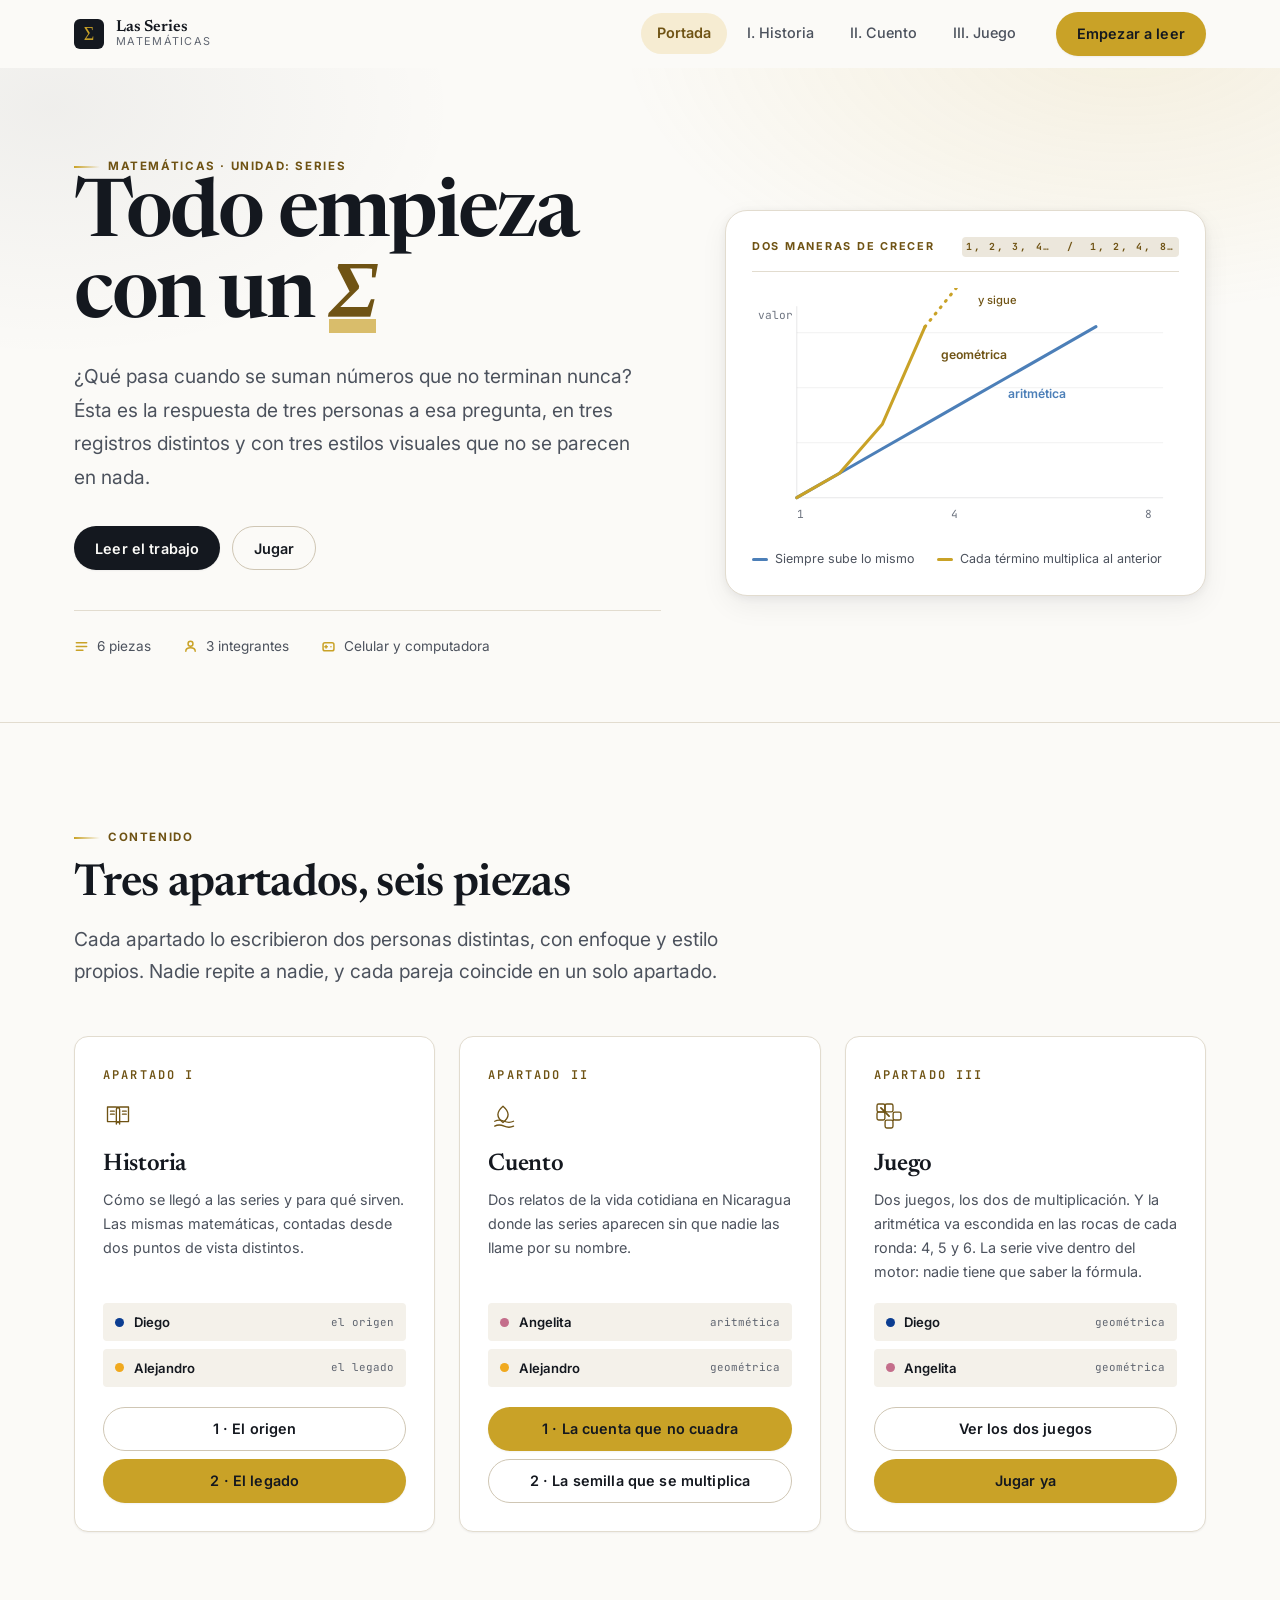
==== index.html @ 1ddd60d8 "Add files via upload subida de mi sitio web" ====
<!DOCTYPE html>
<html lang="es">
<head>
<meta charset="UTF-8">
<meta name="viewport" content="width=device-width, initial-scale=1">
<title>Las Series Matemáticas — Historia, cuentos y juegos</title>
<meta name="description" content="Trabajo de investigaci&oacute;n sobre series matem&aacute;ticas: dos historias, dos cuentos y dos juegos, con las f&oacute;rmulas escondidas dentro.">
<meta name="theme-color" content="#14181f">
<meta property="og:title" content="Las Series Matemáticas">
<meta property="og:description" content="+áticas, cada uno con su estilo visual.">
<meta property="og:type" content="website">
<link rel="preconnect" href="https://fonts.googleapis.com">
<link rel="preconnect" href="https://fonts.gstatic.com" crossorigin>
<!-- Las fuentes de Google no bloquean el dibujado: el navegador pinta la
     pagina con las del sistema y las cambia cuando llegan. Antes esta
     peticion estaba en el camino critico de las once paginas. -->
<link rel="preload" as="style" href="https://fonts.googleapis.com/css2?family=Inter:wght@400;500;600;700;800&family=Newsreader:ital,wght@0,400;0,600;1,600&family=JetBrains+Mono:wght@400;500;600&display=swap">
<link rel="stylesheet" href="https://fonts.googleapis.com/css2?family=Inter:wght@400;500;600;700;800&family=Newsreader:ital,wght@0,400;0,600;1,600&family=JetBrains+Mono:wght@400;500;600&display=swap" media="print" onload="this.media='all'">
    <noscript>
      <!-- Sin JavaScript el truco de abajo no funciona: la hoja queda en
           media="print" y las fuentes nunca se aplican. Esta linea es la
           que las carga de verdad para quien las apagó. -->
      <link rel="stylesheet" href="https://fonts.googleapis.com/css2?family=Inter:wght@400;500;600;700;800&family=Newsreader:ital,wght@0,400;0,600;1,600&family=JetBrains+Mono:wght@400;500;600&display=swap">
    </noscript>
<link rel="stylesheet" href="assets/css/base.css?v=20261021">
<link rel="stylesheet" href="assets/css/portada.css?v=20261021">
<link rel="stylesheet" href="assets/css/diego.css?v=20261021">
<link rel="stylesheet" href="assets/css/alejandro.css?v=20261021">
<link rel="stylesheet" href="assets/css/angelita.css?v=20261021">
<link rel="icon" href="data:image/svg+xml,<svg xmlns='http://www.w3.org/2000/svg' viewBox='0 0 100 100'><rect width='100' height='100' rx='22' fill='%2314181f'/><text x='50' y='72' font-size='62' font-family='Georgia,serif' fill='%23c9a227' text-anchor='middle'>%CE%A3</text></svg>">
</head>

<body class="tema-portada">
<a class="skip-link" href="#contenido">Saltar al contenido principal</a>

<header class="nav" id="nav">
  <div class="caja nav__inside">
    <a class="marca" href="index.html" title="Ir a la portada">
      <svg class="marca__logo" viewBox="0 0 40 40" aria-hidden="true">
        <rect width="40" height="40" rx="8" fill="#14181f"/>
        <text x="20" y="28.5" font-size="24" font-family="Georgia, serif" fill="#c9a227" text-anchor="middle">&#931;</text>
      </svg>
      <span class="marca__texto">
        <span class="marca__titulo">Las Series</span>
        <span class="marca__sub">Matemáticas</span>
      </span>
    </a>

    <button class="nav__interruptor" id="navInterruptor" aria-expanded="false"
            aria-controls="navMenu" aria-label="Abrir el menú">
      <span></span><span></span><span></span>
    </button>

    <div class="nav__menu" id="navMenu">
      <ul class="nav__enlaces">
        <li><a href="index.html" aria-current="page">Portada</a></li>
        <li><a href="historia.html">I. Historia</a></li>
        <li><a href="cuento.html">II. Cuento</a></li>
        <li><a href="juego.html">III. Juego</a></li>
      </ul>
      <div class="nav__cta">
        <a class="boton boton--acento" href="historia-diego.html">Empezar a leer</a>
      </div>
    </div>
  </div>
</header>

<main id="contenido">

  <!-- ==================================================================
       CABECERA
       ================================================================== -->
  <section class="cabecera reticula">
    <div class="caja cabecera__interior">
      <div>
        <span class="eyebrow">Matemáticas &middot; Unidad: Series</span>
        <h1 class="cabecera__titulo">Todo empieza con un <em>&Sigma;</em></h1>
        <p class="cabecera__bajada">
          &iquest;Qu&eacute; pasa cuando se suman n&uacute;meros que no terminan nunca?
          &Eacute;sta es la respuesta de tres personas a esa pregunta, en tres registros
          distintos y con tres estilos visuales que no se parecen en nada.
        </p>
        <div class="cabecera__acciones">
          <a class="boton boton--solido" href="historia-diego.html">Leer el trabajo</a>
          <a class="boton boton--contorno" href="juego.html">Jugar</a>
        </div>
        <div class="cabecera__meta">
          <span>
            <svg width="15" height="15" viewBox="0 0 16 16" fill="none" stroke="currentColor" stroke-width="1.6" stroke-linecap="round" aria-hidden="true"><path d="M2.5 4h11M2.5 8h11M2.5 12h7"/></svg>
            6 piezas
          </span>
          <span>
            <svg width="15" height="15" viewBox="0 0 16 16" fill="none" stroke="currentColor" stroke-width="1.6" stroke-linecap="round" aria-hidden="true"><circle cx="8" cy="5" r="2.6"/><path d="M3 13c0-2.4 2.2-3.6 5-3.6s5 1.2 5 3.6"/></svg>
            3 integrantes
          </span>
          <span>
            <svg width="15" height="15" viewBox="0 0 16 16" fill="none" stroke="currentColor" stroke-width="1.6" stroke-linecap="round" aria-hidden="true"><rect x="2.2" y="4" width="11.6" height="8.6" rx="2"/><path d="M5.4 7v2.6M4.1 8.3h2.6M10.6 8.3h.01"/></svg>
            Celular y computadora
          </span>
        </div>
      </div>

      <!-- Las dos progresiones del proyecto, dibujadas -->
      <figure class="cabecera__figura">
        <figcaption class="cabecera__figura-titulo">
          <span>Dos maneras de crecer</span>
          <span class="mono">1, 2, 3, 4&hellip; &nbsp;/&nbsp; 1, 2, 4, 8&hellip;</span>
        </figcaption>
        <svg viewBox="0 0 420 240" role="img"
             aria-label="Gráfico con dos curvas: una recta que sube paso a paso y otra curva que se dispara cada vez más rápido.">
          <g stroke="rgba(20,24,31,.10)" stroke-width="1">
            <line x1="44" y1="18" x2="44" y2="206"/>
            <line x1="44" y1="206" x2="404" y2="206"/>
          </g>
          <g stroke="rgba(20,24,31,.06)" stroke-width="1">
            <line x1="44" y1="152" x2="404" y2="152"/>
            <line x1="44" y1="98" x2="404" y2="98"/>
            <line x1="44" y1="44" x2="404" y2="44"/>
          </g>
          <!-- Progresión aritmética: recta -->
          <polyline points="44,206 86,182 128,158 170,134 212,110 254,86 296,62 338,38"
                    fill="none" stroke="#4c7fb8" stroke-width="3" stroke-linecap="round" stroke-linejoin="round"/>
          <!-- Progresión geométrica: dobla en cada paso y se sale del gráfico -->
          <polyline points="44,206 86,182 128,134 170,38"
                    fill="none" stroke="#c9a227" stroke-width="3" stroke-linecap="round" stroke-linejoin="round"/>
          <line x1="170" y1="38" x2="212" y2="-14" stroke="#c9a227" stroke-width="3"
                stroke-linecap="round" stroke-dasharray="1 7" marker-end="url(#puntas)"/>
          <defs>
            <marker id="puntas" viewBox="0 0 10 10" refX="6" refY="5"
                    markerWidth="5" markerHeight="5" orient="auto-start-reverse">
              <path d="M0 1 L9 5 L0 9 z" fill="#c9a227"/>
            </marker>
          </defs>
          <text x="222" y="16" font-family="Inter, sans-serif" font-size="11" font-weight="500"
                fill="#6f5314">y sigue</text>
          <g font-family="JetBrains Mono, monospace" font-size="11" fill="#6e7480">
            <text x="44" y="226">1</text>
            <text x="196" y="226">4</text>
            <text x="386" y="226">8</text>
            <text x="6" y="30">valor</text>
          </g>
          <g font-family="Inter, sans-serif" font-size="12" font-weight="600">
            <text x="252" y="108" fill="#4c7fb8">aritmética</text>
            <text x="186" y="70" fill="#6f5314">geométrica</text>
          </g>
        </svg>
        <div class="cabecera__leyenda">
          <span><i class="arit"></i> Siempre sube lo mismo</span>
          <span><i class="geom"></i> Cada t&eacute;rmino multiplica al anterior</span>
        </div>
      </figure>
    </div>
  </section>

  <!-- ==================================================================
       LOS TRES APARTADOS
       ================================================================== -->
  <section class="seccion" aria-labelledby="apartados">
    <div class="caja">
      <div class="seccion-cab aparece">
        <span class="eyebrow">Contenido</span>
        <h2 id="apartados">Tres apartados, seis piezas</h2>
        <p>
          Cada apartado lo escribieron dos personas distintas, con enfoque y
          estilo propios. Nadie repite a nadie, y cada pareja coincide en un
          solo apartado.
        </p>
      </div>

      <div class="apartados">
        <article class="apartado aparece">
          <span class="apartado__num">APARTADO I</span>
          <svg class="apartado__icono" viewBox="0 0 40 40" fill="none" stroke="currentColor" stroke-width="1.8" stroke-linecap="round" stroke-linejoin="round" aria-hidden="true">
            <path d="M6 8h11c3 0 5.2 1.3 5.2 3.6v19c0-2-2-3.2-4.8-3.2H6z"/>
            <path d="M34 8H23c-3 0-5.2 1.3-5.2 3.6v19c0-2 2-3.2 4.8-3.2H34z"/>
            <path d="M10 13.5h5M10 17.5h5M26 13.5h5M26 17.5h5"/>
          </svg>
          <h3 class="apartado__titulo">Historia</h3>
          <p class="apartado__texto">
            Cómo se llegó a las series y para qué sirven. Las mismas matemáticas,
            contadas desde dos puntos de vista distintos.
          </p>
          <div class="piezas">
            <div class="pieza pieza--diego">
              <span class="pieza__punto"></span>
              <span class="pieza__nombre">Diego</span>
              <span class="pieza__serie">el origen</span>
            </div>
            <div class="pieza pieza--alejandro">
              <span class="pieza__punto"></span>
              <span class="pieza__nombre">Alejandro</span>
              <span class="pieza__serie">el legado</span>
            </div>
          </div>
          <div class="apartado__botones">
            <a class="boton boton--contorno" href="historia-diego.html">1 &middot; El origen</a>
            <a class="boton boton--acento" href="historia-alejandro.html">2 &middot; El legado</a>
          </div>
        </article>

        <article class="apartado aparece">
          <span class="apartado__num">APARTADO II</span>
          <svg class="apartado__icono" viewBox="0 0 40 40" fill="none" stroke="currentColor" stroke-width="1.8" stroke-linecap="round" stroke-linejoin="round" aria-hidden="true">
            <path d="M20 7c4.6 4 6.8 7.7 6.8 11.1 0 4.6-3 7.7-6.8 10.5-3.8-2.8-6.8-5.9-6.8-10.5C13.2 14.7 15.4 11 20 7z"/>
            <path d="M9 27c3.8-2 7.8-2 12.5 0 4.6 2 8.5 2 12.5 0"/>
            <path d="M9 33.5c3.8-2 7.8-2 12.5 0 4.6 2 8.5 2 12.5 0"/>
          </svg>
          <h3 class="apartado__titulo">Cuento</h3>
          <p class="apartado__texto">
            Dos relatos de la vida cotidiana en Nicaragua donde las series aparecen
            sin que nadie las llame por su nombre.
          </p>
          <div class="piezas">
            <div class="pieza pieza--angelita">
              <span class="pieza__punto"></span>
              <span class="pieza__nombre">Angelita</span>
              <span class="pieza__serie">aritmética</span>
            </div>
            <div class="pieza pieza--alejandro">
              <span class="pieza__punto"></span>
              <span class="pieza__nombre">Alejandro</span>
              <span class="pieza__serie">geométrica</span>
            </div>
          </div>
          <div class="apartado__botones">
            <a class="boton boton--acento" href="cuento-angelita.html">1 · La cuenta que no cuadra</a>
            <a class="boton boton--contorno" href="cuento-alejandro.html">2 · La semilla que se multiplica</a>
          </div>
        </article>

        <article class="apartado aparece">
          <span class="apartado__num">APARTADO III</span>
          <svg class="apartado__icono" viewBox="0 0 40 40" fill="none" stroke="currentColor" stroke-width="1.8" stroke-linecap="round" stroke-linejoin="round" aria-hidden="true">
            <rect x="4" y="4" width="10.5" height="10.5" rx="2.2"/>
            <rect x="14.8" y="4" width="10.5" height="10.5" rx="2.2"/>
            <rect x="25.5" y="14.8" width="10.5" height="10.5" rx="2.2"/>
            <rect x="14.8" y="25.5" width="10.5" height="10.5" rx="2.2"/>
            <rect x="4" y="14.8" width="10.5" height="10.5" rx="2.2"/>
            <path d="M9.2 9.2 20.1 20.1M25.5 25.5h.01" stroke-width="2.4"/>
          </svg>
          <h3 class="apartado__titulo">Juego</h3>
          <p class="apartado__texto">
            Dos juegos, los dos de multiplicación. Y la aritmética va
            escondida en las rocas de cada ronda: 4, 5 y 6.
            La serie vive dentro del motor: nadie tiene que saber la fórmula.
          </p>
          <div class="piezas">
            <div class="pieza pieza--diego">
              <span class="pieza__punto"></span>
              <span class="pieza__nombre">Diego</span>
              <span class="pieza__serie">geométrica</span>
            </div>
            <div class="pieza pieza--angelita">
              <span class="pieza__punto"></span>
              <span class="pieza__nombre">Angelita</span>
              <span class="pieza__serie">geométrica</span>
            </div>
          </div>
          <div class="apartado__botones">
<a class="boton boton--contorno" href="juego.html">Ver los dos juegos</a>
            <a class="boton boton--acento" href="juego-asteroides.html">Jugar ya</a>
          </div>
        </article>
      </div>
    </div>
  </section>

  <!-- ==================================================================
       LOS TRES INTEGRANTES
       ================================================================== -->
  <section class="seccion seccion--alt" aria-labelledby="equipo">
    <div class="caja">
      <div class="seccion-cab aparece">
        <span class="eyebrow">El equipo</span>
        <h2 id="equipo">Tres personas, tres estilos</h2>
        <p>
          Cada uno hizo sus piezas con su propio diseño. Al ver un juego o
          un cuento se puede saber de quién es solo por cómo se ve.
        </p>
      </div>

      <div class="equipo">
        <article class="integrante integrante--diego aparece">
          <div class="integrante__inicial" aria-hidden="true">DB</div>
          <h3 class="integrante__nombre">Diego Bordas</h3>
          <p class="integrante__color">Claro, académico y técnico</p>
          <ul class="integrante__lista">
            <li>Historia: el origen de las series</li>
            <li>Juego geométrico: 2048</li>
          </ul>
        </article>

        <article class="integrante integrante--angelita aparece">
          <div class="integrante__inicial" aria-hidden="true">AV</div>
          <h3 class="integrante__nombre">Angelita Vargas</h3>
          <p class="integrante__color">Pastel, cálido y tranquilo</p>
          <ul class="integrante__lista">
            <li>Cuento aritm&eacute;tico: la cuenta del d&iacute;a</li>
            <li>Juego geom&eacute;trico: Asteroides</li>
          </ul>
        </article>

        <article class="integrante integrante--alejandro aparece">
          <div class="integrante__inicial" aria-hidden="true">AG</div>
          <h3 class="integrante__nombre">Alejandro Guerrero</h3>
          <p class="integrante__color">Oscuro, de alto contraste</p>
          <ul class="integrante__lista">
            <li>Historia: el legado de las series</li>
            <li>Cuento geométrico: la semilla que se multiplica</li>
          </ul>
        </article>
      </div>
    </div>
  </section>

  <!-- ==================================================================
       CIERRE
       ================================================================== -->
  <section class="cierre">
    <div class="caja">
      <h2 class="cierre__titulo">Todo empieza con un &Sigma;</h2>
      <p class="cierre__texto">
        Cada apartado fue pensado para leerse en celular y en computadora, sin instalar
        nada y sin perder una sola línea de la cuenta.
      </p>
      <div class="cierre__acciones">
        <a class="boton boton--solido" href="historia-diego.html">Empezar por la historia</a>
        <a class="boton boton--contorno" href="juego.html">Probar un juego</a>
      </div>
    </div>
  </section>

</main>

<footer class="pie">
  <div class="caja">
    <div class="footer__grid">
      <div>
        <p class="pie__titulo">Las Series Matem&aacute;ticas</p>
        <p>Trabajo de investigaci&oacute;n sobre series: dos historias, dos cuentos y dos juegos.</p>
      </div>
      <div>
        <p class="pie__rotulo">Apartados</p>
        <ul>
          <li><a href="historia.html">I. Historia</a></li>
          <li><a href="cuento.html">II. Cuento</a></li>
          <li><a href="juego.html">III. Juego</a></li>
        </ul>
      </div>
      <div>
        <p class="pie__rotulo">Equipo</p>
        <ul>
          <li>Diego Bordas</li>
          <li>Angelita Vargas</li>
          <li>Alejandro Guerrero</li>
        </ul>
      </div>
    </div>    <div class="pie__abajo">
      <span>&copy; 2026 &middot; Diego Bordas, Angelita Vargas y Alejandro Guerrero.</span>
      <span>P&aacute;gina construida con HTML, CSS y JavaScript.</span>
    </div>
  </div>
</footer>

<script src="assets/js/app.js?v=20261021" defer></script>
</body>
</html>
---- assets/css/base.css ----
/* ==========================================================================
   BASE — LAS SERIES MATEMÁTICAS
   --------------------------------------------------------------------------
   Este archivo NO decide cómo se ve el sitio. Solo decide cómo está hecho.

   Aquí viven: el reinicio, la tipografía, la barra de navegación, los
   botones, el pie de página y las utilidades. Todo se apoya en variables
   que empiezan por --.

   Quien decide el aspecto es cada tema (diego.css, alejandro.css,
   angelita.css): ellos reescriben esas variables dentro de su clase de
   ámbito, y esta base se entera automáticamente. Por eso los tres estilos
   pueden convivir en la misma página sin pisarse.
   ========================================================================== */

/* --------------------------------------------------------------------------
   1. VALORES DEL PROYECTO
   Estos son los valores por defecto: los de la portada general.
   Cada tema los cambia con su propia regla .tema-...
   -------------------------------------------------------------------------- */
:root {
  /* Colores de superficie */
  --bg:          #fdfcf9;
  --bg-2:        #faf7f2;
  --bg-3:        #f3eee5;
  --surface:     #fdfcf9;
  --line:        #e8e1d4;
  --line-2:      #d8cfbd;

  /* Colores de texto */
  --fg:          #101826;
  --fg-soft:     #4d5c76;
  --fg-faint:    #6f7d94;

  /* Acento */
  --accent:      #a8802f;
  --accent-2:    #c9a227;
  --accent-fg:   #101826;
  --accent-soft: #f7ecc9;
  --accent-line: #e8cf86;

  /* Formas */
  --r-sm:   6px;
  --r:      12px;
  --r-lg:   20px;
  --r-xl:   28px;

  /* Tipografías */
  --f-title: "Newsreader", Georgia, "Times New Roman", serif;
  --f-body:  "Inter", -apple-system, BlinkMacSystemFont, "Segoe UI", Roboto, sans-serif;
  --f-mono:  "JetBrains Mono", "SF Mono", Consolas, monospace;

  /* Sombras */
  --sh-sm: 0 1px 2px rgba(10, 15, 26, .05), 0 1px 3px rgba(10, 15, 26, .04);
  --sh:    0 2px 6px rgba(10, 15, 26, .05), 0 8px 24px rgba(10, 15, 26, .06);
  --sh-lg: 0 4px 12px rgba(10, 15, 26, .06), 0 20px 50px rgba(10, 15, 26, .10);

  /* Movimiento */
  --ease: cubic-bezier(.4, 0, .2, 1);
  --ease-out: cubic-bezier(.16, 1, .3, 1);
  --dur: 300ms;
  --dur-slow: 600ms;

  /* Medidas */
  --w: 1180px;
  --nav-h: 68px;

  /* Textura de fondo: la usan el tema del proyecto y el de Diego */
  --grid-line: rgba(16, 24, 38, .03);
}

/* --------------------------------------------------------------------------
   1.b APLICAR EL TEMA
   Las clases .tema-* solo reescriben variables. Esta regla se las aplica al
   elemento, para no tener que repetirlo en cada archivo de tema.
   -------------------------------------------------------------------------- */
.tema-diego,
.tema-alejandro,
.tema-angelita,
.tema-portada {
  background-color: var(--bg);
  color: var(--fg);
  font-family: var(--f-body);
}

/* Una etiqueta dentro de una rejilla no debe estirarse a todo el ancho */
.cifras .sello { width: fit-content; }

/* --------------------------------------------------------------------------
   2. REINICIO
   -------------------------------------------------------------------------- */
*, *::before, *::after { box-sizing: border-box; }

* { margin: 0; }

html {
  -webkit-text-size-adjust: 100%;
  scroll-behavior: smooth;
  scroll-padding-top: calc(var(--nav-h) + 1rem);
}

body {
  min-height: 100vh;
  background: var(--bg);
  color: var(--fg);
  font-family: var(--f-body);
  font-size: 1.05rem;
  line-height: 1.7;
  -webkit-font-smoothing: antialiased;
  -moz-osx-font-smoothing: grayscale;
  overflow-x: hidden;
}

img, svg, video, canvas { display: block; max-width: 100%; height: auto; }
input, button, textarea, select { font: inherit; color: inherit; }
button { cursor: pointer; border: none; background: none; }
ul, ol { padding-left: 1.4em; }

::selection { background: var(--accent-line); color: var(--fg); }

:focus-visible {
  outline: 3px solid var(--accent-2);
  outline-offset: 3px;
  border-radius: var(--r-sm);
}

.skip-link {
  position: absolute;
  left: -9999px;
  top: 0;
  z-index: 999;
  padding: .75rem 1.5rem;
  background: var(--fg);
  color: var(--bg);
  border-radius: 0 0 var(--r) 0;
  text-decoration: none;
}
.skip-link:focus { left: 0; }

/* --------------------------------------------------------------------------
   3. TIPOGRAFÍA
   -------------------------------------------------------------------------- */
h1, h2, h3, h4 {
  font-family: var(--f-title);
  font-weight: 600;
  line-height: 1.15;
  letter-spacing: -0.015em;
  color: var(--fg);
  text-wrap: balance;
}

h1 { font-size: clamp(2.4rem, 4vw + 1.2rem, 4.2rem); }
h2 { font-size: clamp(1.8rem, 2.2vw + 1rem, 3rem); }
h3 { font-size: clamp(1.35rem, 1.2vw + 1rem, 1.9rem); }
h4 { font-size: clamp(1.1rem, .8vw + .9rem, 1.4rem); }

p { text-wrap: pretty; }

.prose {
  max-width: 68ch;
  font-size: clamp(1.05rem, .3vw + 1rem, 1.2rem);
  line-height: 1.8;
  color: var(--fg);
}
.prose > * + * { margin-top: var(--esp-5, 1.5rem); }
.prose h2 { margin-top: 3rem; margin-bottom: .75rem; }
.prose h3 { margin-top: 2.25rem; margin-bottom: .5rem; }
.prose strong { font-weight: 600; }
.prose ul, .prose ol { padding-left: 1.4em; }
.prose li + li { margin-top: .5rem; }

code, .mono {
  font-family: var(--f-mono);
  font-size: 0.9em;
  background: var(--bg-3);
  padding: .15em .45em;
  border-radius: var(--r-sm);
}

/* Etiqueta pequeña sobre un título */
.eyebrow {
  display: inline-flex;
  align-items: center;
  gap: .5rem;
  font-family: var(--f-body);
  font-size: .72rem;
  font-weight: 700;
  letter-spacing: .14em;
  text-transform: uppercase;
  color: var(--accent);
}
.eyebrow::before {
  content: "";
  width: 26px;
  height: 2px;
  background: linear-gradient(to right, var(--accent-2), transparent);
}

/* --------------------------------------------------------------------------
   4. ESTRUCTURA
   -------------------------------------------------------------------------- */
.caja {
  width: 100%;
  max-width: var(--w);
  margin-inline: auto;
  padding-inline: 1.5rem;
}
.caja--angosta { max-width: 820px; }

.seccion { padding-block: 6rem; }
.seccion--alt { background: var(--bg-2); }

.seccion-cab {
  max-width: 62ch;
  margin-bottom: 3rem;
}
.seccion-cab > * + * { margin-top: .75rem; }
.seccion-cab p { color: var(--fg-soft); font-size: clamp(1.05rem, .3vw + 1rem, 1.2rem); }

/* --------------------------------------------------------------------------
   5. BARRA DE NAVEGACIÓN
   -------------------------------------------------------------------------- */
.nav {
  position: sticky;
  top: 0;
  z-index: 100;
  height: var(--nav-h);
  display: flex;
  align-items: center;
  background: var(--nav-bg, rgba(253, 252, 249, .85));
  backdrop-filter: saturate(180%) blur(14px);
  -webkit-backdrop-filter: saturate(180%) blur(14px);
  border-bottom: 1px solid transparent;
  transition: border-color var(--dur) var(--ease), background var(--dur) var(--ease);
}
.nav.is-stuck {
  border-bottom-color: var(--line);
  background: var(--nav-bg-fija, rgba(253, 252, 249, .95));
}
.nav__inside {
  display: flex;
  align-items: center;
  justify-content: space-between;
  gap: 1.5rem;
  width: 100%;
}

.marca {
  display: inline-flex;
  align-items: center;
  gap: .75rem;
  text-decoration: none;
  color: var(--fg);
  flex-shrink: 0;
}
.marca__logo { width: 30px; height: 30px; flex-shrink: 0; }
.marca__texto { display: flex; flex-direction: column; line-height: 1.1; }
.marca__titulo {
  font-family: var(--f-title);
  font-size: 1rem;
  font-weight: 600;
  letter-spacing: -0.01em;
}
.marca__sub {
  font-size: .68rem;
  letter-spacing: .12em;
  text-transform: uppercase;
  color: var(--fg-faint);
}

.nav__menu {
  display: flex;
  align-items: center;
  gap: .75rem;
}
.nav__enlaces {
  display: flex;
  align-items: center;
  gap: .25rem;
  list-style: none;
  padding: 0;
}
.nav__enlaces a {
  display: block;
  padding: .5rem 1rem;
  border-radius: 999px;
  font-size: .9rem;
  font-weight: 500;
  color: var(--fg-soft);
  text-decoration: none;
  white-space: nowrap;
  transition: color .15s var(--ease), background .15s var(--ease);
}
.nav__enlaces a:hover { color: var(--fg); background: var(--bg-3); }
.nav__enlaces a[aria-current="page"] {
  color: var(--accent);
  background: var(--accent-soft);
  font-weight: 600;
}
.nav__cta { margin-left: .75rem; }

/* Botón del menú en celular */
.nav__interruptor {
  display: none;
  width: 44px;
  height: 44px;
  border-radius: var(--r-sm);
  border: 1px solid var(--line-2);
  background: var(--bg);
  position: relative;
  flex-shrink: 0;
}
.nav__interruptor span {
  position: absolute;
  left: 12px;
  width: 20px;
  height: 1.8px;
  background: var(--fg);
  border-radius: 2px;
  transition: transform var(--dur) var(--ease-out), opacity .15s var(--ease);
}
.nav__interruptor span:nth-child(1) { top: 16px; }
.nav__interruptor span:nth-child(2) { top: 21px; }
.nav__interruptor span:nth-child(3) { top: 26px; }
.nav__interruptor[aria-expanded="true"] span:nth-child(1) { transform: translateY(5px) rotate(45deg); }
.nav__interruptor[aria-expanded="true"] span:nth-child(2) { opacity: 0; }
.nav__interruptor[aria-expanded="true"] span:nth-child(3) { transform: translateY(-5px) rotate(-45deg); }

@media (max-width: 900px) {
  .nav__interruptor { display: block; }
  .nav__menu {
    position: absolute;
    top: calc(var(--nav-h) + 1px);
    left: 0;
    right: 0;
    background: var(--bg);
    border-bottom: 1px solid var(--line);
    box-shadow: var(--sh-lg);
    padding: 1rem;
    display: grid;
    gap: .25rem;
    transform-origin: top;
    transition: opacity var(--dur) var(--ease), transform var(--dur) var(--ease-out), visibility var(--dur);
  }
  .nav__menu[hidden] {
    display: grid;
    opacity: 0;
    transform: scaleY(.92) translateY(-8px);
    visibility: hidden;
  }
  .nav__enlaces { flex-direction: column; align-items: stretch; gap: .25rem; }
  .nav__enlaces a { padding: .75rem 1rem; font-size: 1rem; }
  .nav__cta { margin: .75rem 0 0; }
  .nav__cta .boton { width: 100%; justify-content: center; }
}

/* --------------------------------------------------------------------------
   6. BOTONES
   -------------------------------------------------------------------------- */
.boton {
  display: inline-flex;
  align-items: center;
  gap: .5rem;
  padding: .7em 1.4em;
  min-height: 44px;
  border-radius: 999px;
  font-family: var(--f-body);
  font-size: .9rem;
  font-weight: 600;
  line-height: 1.2;
  letter-spacing: .01em;
  text-decoration: none;
  white-space: nowrap;
  border: 1px solid transparent;
  transition: transform var(--dur) var(--ease-out), box-shadow var(--dur) var(--ease),
              background var(--dur) var(--ease), color var(--dur) var(--ease),
              border-color var(--dur) var(--ease);
}
.boton svg { flex-shrink: 0; }
.boton:active { transform: translateY(1px) scale(.99); }

.boton--solido {
  background: var(--fg);
  color: var(--bg);
  box-shadow: var(--sh-sm);
}
.boton--solido:hover {
  transform: translateY(-2px);
  box-shadow: var(--sh);
}

.boton--contorno {
  background: transparent;
  color: var(--fg);
  border-color: var(--line-2);
}
.boton--contorno:hover {
  background: var(--bg);
  border-color: var(--fg-faint);
  color: var(--fg);
  transform: translateY(-2px);
}

.boton--acento {
  background: var(--accent-2);
  color: var(--accent-fg);
  box-shadow: var(--sh-sm);
}
.boton--acento:hover { transform: translateY(-2px); box-shadow: var(--sh); }

/* Enlace con flecha */

/* --------------------------------------------------------------------------
   7. TARJETA
   -------------------------------------------------------------------------- */

.rejilla {
  display: grid;
  grid-template-columns: repeat(auto-fit, minmax(290px, 1fr));
  gap: 1.5rem;
}
@media (min-width: 1000px) {
  .rejilla--tres { grid-template-columns: repeat(3, 1fr); }
}

/* --------------------------------------------------------------------------
   8. FICHA DE AUTOR
   La etiqueta que identifica a los tres integrantes en cada pieza
   -------------------------------------------------------------------------- */
.autor {
  display: flex;
  align-items: center;
  gap: .9rem;
  padding: .9rem 1.1rem;
  border-radius: var(--r);
  background: var(--autor-bg, var(--bg-3));
  border: 1px solid var(--autor-linea, var(--line));
  border-left: 4px solid var(--autor-color, var(--accent));
}
.autor__inicial {
  width: 42px;
  height: 42px;
  display: grid;
  place-items: center;
  border-radius: 50%;
  background: var(--autor-color, var(--accent));
  color: var(--autor-fg, #fff);
  font-family: var(--f-title);
  font-size: 1rem;
  font-weight: 700;
  flex-shrink: 0;
}
.autor__datos { display: flex; flex-direction: column; line-height: 1.3; min-width: 0; }
.autor__nombre { font-weight: 700; font-size: .95rem; color: var(--fg); }
.autor__pieza { font-size: .8rem; color: var(--fg-soft); }

/* --------------------------------------------------------------------------
   9. PIE DE PAGINA
   -------------------------------------------------------------------------- */
.pie {
  background: var(--bg-2);
  border-top: 1px solid var(--line);
  padding-block: 3.5rem 2rem;
  font-size: .88rem;
  color: var(--fg-soft);
}
.footer__grid {
  display: grid;
  grid-template-columns: 1.6fr 1fr 1fr;
  gap: 2.5rem;
}
@media (max-width: 780px) {
  .footer__grid { grid-template-columns: 1fr 1fr; gap: 2rem; }
  .footer__grid > div:first-child { grid-column: 1 / -1; }
}
@media (max-width: 480px) {
  .footer__grid { grid-template-columns: 1fr; }
}
.pie__titulo {
  font-family: var(--f-title);
  font-size: 1.05rem;
  font-weight: 600;
  color: var(--fg);
  margin-bottom: .6rem;
}
.pie__rotulo {
  font-size: .7rem;
  font-weight: 700;
  letter-spacing: .14em;
  text-transform: uppercase;
  color: var(--fg);
  margin-bottom: .8rem;
}
.pie ul { list-style: none; padding: 0; display: grid; gap: .45rem; }
.pie a { color: var(--fg-soft); text-decoration: none; transition: color .15s var(--ease); }
.pie a:hover { color: var(--accent); }
.pie__abajo {
  display: flex;
  flex-wrap: wrap;
  justify-content: space-between;
  gap: .75rem;
  margin-top: 3rem;
  padding-top: 1.5rem;
  border-top: 1px solid var(--line);
  font-size: .8rem;
  color: var(--fg-faint);
}

/* --------------------------------------------------------------------------
   10. UTILIDADES
   -------------------------------------------------------------------------- */
.visualmente-oculto {
  position: absolute !important;
  width: 1px; height: 1px;
  padding: 0; margin: -1px;
  overflow: hidden;
  clip: rect(0 0 0 0);
  white-space: nowrap;
  border: 0;
}

.centro { text-align: center; }
.mt-5 { margin-top: 1.5rem; }
.mt-6 { margin-top: 2rem; }
.mb-6 { margin-bottom: 2rem; }

/* Aparición suave al hacer scroll (lo activa app.js) */
.aparece {
  opacity: 0;
  transform: translateY(18px);
  transition: opacity var(--dur-slow) var(--ease-out), transform var(--dur-slow) var(--ease-out);
}
.aparece.es-visible { opacity: 1; transform: none; }

/* --------------------------------------------------------------------------
   11. ADAPTACIÓN A CELULAR
   -------------------------------------------------------------------------- */
@media (max-width: 640px) {
  :root { --nav-h: 60px; }
  .caja { padding-inline: 1rem; }
  .seccion { padding-block: 3.5rem; }
  h1 { font-size: clamp(1.9rem, 8vw, 2.6rem); }
}

/* --------------------------------------------------------------------------
   12. ACCESIBILIDAD
   -------------------------------------------------------------------------- */
@media (prefers-reduced-motion: reduce) {
  html { scroll-behavior: auto; }
  *, *::before, *::after {
    animation-duration: .001ms !important;
    animation-iteration-count: 1 !important;
    transition-duration: .001ms !important;
  }
  .aparece { opacity: 1; transform: none; }
}

/* --------------------------------------------------------------------------
   13. IMPRESIÓN
   Por si el profesor decide imprimir una pieza
   -------------------------------------------------------------------------- */
@media print {
  .nav, .pie, .no-imprimir { display: none !important; }
  body { background: #fff; color: #000; font-size: 11pt; }
  .seccion { padding-block: 1rem; break-inside: avoid; }
  .tarjeta, .panel {
    box-shadow: none !important;
    background: #fff !important;
    border: 1px solid #ccc !important;
    color: #000 !important;
  }
  a { text-decoration: none; color: #000; }
  .aparece { opacity: 1 !important; transform: none !important; }
  /* Al imprimir hay que dibujar todas las secciones. Una seccion saltada
     sale en blanco, y un trabajo impreso no puede tener huecos. */
  main > .seccion,
  main > .seccion:first-of-type { content-visibility: visible !important; }
}
/* ==========================================================================
   EL CHROME DE LOS JUEGOS
   --------------------------------------------------------------------------
   Lo usan los dos juegos del apartado III, cada uno con el tema de su
   autor. Por eso vive aqui y no en el archivo de uno de los dos: asi los
   dos juegos se ven iguales en estructura y solo cambia el color.
   ========================================================================== */

/* --------------------------------------------------------------------------
   LA RONDA EN CURSO
   -------------------------------------------------------------------------- */
.ronda-oscura {
  display: flex;
  align-items: center;
  justify-content: space-between;
  gap: 1.5rem;
  flex-wrap: wrap;
  padding: 1.15rem 1.35rem;
  margin-bottom: 1.5rem;
  background: var(--surface);
  border: 1px solid var(--line);
  border-left: 4px solid var(--accent);
  border-radius: var(--r);
}
.ronda-oscura__titulo { font-size: 1.2rem; margin-bottom: .25rem; }
.ronda-oscura__lema { font-size: .88rem; color: var(--fg-soft); line-height: 1.6; }

/* Los dias, rondas o intentos de la partida */
.marcador { display: flex; align-items: center; gap: .45rem; flex-wrap: wrap; }
.marcador__dia {
  width: 30px; height: 30px;
  display: grid;
  place-items: center;
  border: 1px solid var(--line-2);
  border-radius: 2px;
  font-family: var(--f-mono);
  font-size: .78rem;
  font-weight: 700;
  color: var(--fg-faint);
  background: var(--surface);
}
.marcador__dia--hoy { border-color: var(--accent); color: var(--accent); background: var(--accent-soft); }
.marcador__dia--hecha { background: var(--accent); border-color: var(--accent); color: var(--accent-fg); }
.marcador__dia--perdida { background: #b3402f; border-color: #b3402f; color: #fff; }

/* --------------------------------------------------------------------------
   LA LECTURA DE ABAJO
   -------------------------------------------------------------------------- */
.lectura {
  display: flex;
  align-items: center;
  gap: 1.5rem;
  flex-wrap: wrap;
  margin-top: 1rem;
  font-family: var(--f-mono);
  font-size: .8rem;
  color: var(--fg-faint);
}
.lectura b { color: var(--accent); font-size: 1rem; font-weight: 600; }
.lectura__punto { color: var(--line-2); }

/* Las estrellas de la ronda. Las que faltan van SOLO de contorno: pintadas
   con --line-2 quedan a 1.6:1 sobre el fondo, o sea casi invisibles, y en
   pantalla parecen un fallo del dibujo y no una estrella todavia no ganada. */
.estrellas { display: flex; gap: .25rem; align-items: center; }
.estrella {
  width: 17px; height: 17px;
  color: var(--fg-faint);
  transition: color .3s var(--ease), transform .3s var(--ease-out);
}
.estrella--ganada { color: var(--accent); transform: scale(1.08); }
.estrella--perdida { color: var(--fg-faint); }
.estrella--perdida path { fill: none; stroke: currentColor; stroke-width: 1.7; }

/* --------------------------------------------------------------------------
   LA PISTA
   -------------------------------------------------------------------------- */
.pista {
  margin-top: 1.25rem;
  padding: 1rem 1.15rem;
  background: var(--bg-3);
  border-radius: var(--r-sm);
  font-size: .88rem;
  line-height: 1.7;
  color: var(--fg-soft);
}

/* --------------------------------------------------------------------------
   EL CHAMACO: el que anuncia que ganaste o que perdiste
   -------------------------------------------------------------------------- */
.chamaco {
  display: flex;
  align-items: flex-start;
  gap: .7rem;
  margin-top: 1.1rem;
  padding: .9rem 1.1rem;
  border-radius: var(--r-sm);
  border: 1px solid var(--line);
  background: var(--bg-2);
  font-size: .9rem;
  line-height: 1.6;
  color: var(--fg-soft);
}
.chamaco svg { flex-shrink: 0; margin-top: .15rem; }
.chamaco--bien { border-color: var(--accent); background: var(--accent-soft); color: var(--fg); }
.chamaco--bien svg { color: var(--accent); }
.chamaco--mal { border-color: #b3402f; background: rgba(179, 64, 47, .10); color: var(--fg); }
.chamaco--mal svg { color: #b3402f; }
.chamaco[hidden] { display: none; }

/* El tema oscuro necesita un rojo mas claro para que se vea el borde */
.tema-alejandro .chamaco--mal { border-color: #e0765f; background: rgba(224, 118, 95, .16); }
.tema-alejandro .chamaco--mal svg { color: #e0765f; }

/* --------------------------------------------------------------------------
   EL CIERRE DE LAS PAGINAS DE JUEGO
   -------------------------------------------------------------------------- */
.cierre-juego {
  padding-block: 3.5rem;
  background: var(--bg-2);
  border-top: 1px solid var(--line);
  text-align: center;
}
.cierre-juego .autor { max-width: 540px; margin-inline: auto; text-align: left; }
.cierre-juego__texto { max-width: 58ch; margin: .9rem auto 1.75rem; color: var(--fg-soft); }
.cierre-juego__acciones { display: flex; flex-wrap: wrap; gap: .75rem; justify-content: center; }
/* --------------------------------------------------------------------------
   RENDIZADO DE LAS SECCIONES QUE NO SE VEN
   Las paginas de historia y de cuento son largas. El navegador las dibuja
   enteras al abrirlas, y luego no vuelve a tocarlas nunca. Con esto solo
   dibuja la seccion que esta en pantalla: al bajar, la dibuja, y al subir
   ya esta hecha. El tamano de respaldo se guarda con 'auto', que es lo que
   hace que la barra de desplazamiento no de saltos.
   -------------------------------------------------------------------------- */

main > .seccion {
  content-visibility: auto;
  contain-intrinsic-size: auto 700px;
}

/* La cabecera nunca se salta: esta arriba del todo y siempre se ve. */
main > .seccion:first-of-type {
  content-visibility: visible;
}

/* Sin esta linea, un navegador viejo simplemente ignora lo de arriba. */
@supports not (content-visibility: auto) {
  main > .seccion { content-visibility: visible; }
}
/* ==========================================================================
   PIE DE LA CABECERA DE LAS PAGINAS DE PIEZA
   "Tipo: progresion | Cuentas que tienes que hacer: ninguna | Rondas: 3".
   Las tres paginas de pieza y las dos de juego usan este mismo bloque, asi
   que va aqui y no en la hoja de una sola persona: antes vivia en
   piezas-diego.css, que solo carga la historia de Diego, y los dos juegos
   lo veian sin estilo, con los tres datos pegados.
   ========================================================================== */
.cab-pagina__pie {
  display: flex;
  flex-wrap: wrap;
  gap: 1rem 2.5rem;
  margin-top: 2rem;
  padding-top: 1.5rem;
  border-top: 1px solid var(--line);
  font-size: .82rem;
  color: var(--fg-soft);
}
.cab-pagina__pie span { display: inline-flex; align-items: center; gap: .5rem; }
.cab-pagina__pie b { font-family: var(--f-mono); font-weight: 600; color: var(--fg); }
---- assets/css/portada.css ----
/* ==========================================================================
   TEMA: PORTADA DEL PROYECTO
   --------------------------------------------------------------------------
   Este estilo no pertenece a ninguno de los tres integrantes. Es el del
   proyecto mismo: papel casi blanco, tinta profunda y oro. Editorial, con
   aire de revista y una retícula muy suave al fondo.

   Es el único tema con su propia retícula, porque la portada es la página
   que presenta a los tres y tiene que verse distinta a todos.
   ========================================================================== */

.tema-portada {
  --bg:          #fbfaf7;
  --bg-2:        #f4f1ea;
  --bg-3:        #ece7dc;
  --surface:     #ffffff;
  --line:        #e2dccf;
  --line-2:      #cfc6b4;

  --fg:          #14181f;
  --fg-soft:     #4c525d;
  --fg-faint:    #606671;

  --accent:      #6f5314;
  --accent-2:    #c9a227;
  --accent-fg:   #14181f;
  --accent-soft: #f6ecd2;
  --accent-line: #d9bd6b;

  --r-sm:   4px;
  --r:      8px;
  --r-lg:   14px;
  --r-xl:   22px;

  --f-title: "Newsreader", Georgia, "Times New Roman", serif;
  --f-body:  "Inter", -apple-system, BlinkMacSystemFont, "Segoe UI", sans-serif;
  --f-mono:  "JetBrains Mono", "SF Mono", Consolas, monospace;

  --sh-sm: 0 1px 2px rgba(20, 24, 31, .05);
  --sh:    0 2px 8px rgba(20, 24, 31, .06), 0 10px 28px rgba(20, 24, 31, .06);
  --sh-lg: 0 4px 14px rgba(20, 24, 31, .07), 0 24px 60px rgba(20, 24, 31, .10);

  --nav-bg:      rgba(251, 250, 247, .88);
  --nav-bg-fija: rgba(251, 250, 247, .96);

  --grid-line: rgba(20, 24, 31, .028);
}

/* --------------------------------------------------------------------------
   Retícula editorial: finísima, como el papel de un cuaderno de notas
   -------------------------------------------------------------------------- */
.tema-portada.reticula::before {
  content: "";
  position: absolute;
  inset: 0;
  z-index: -1;
  background-image:
    linear-gradient(var(--grid-line) 1px, transparent 1px),
    linear-gradient(90deg, var(--grid-line) 1px, transparent 1px);
  background-size: 64px 64px;
  mask-image: radial-gradient(ellipse 100% 90% at 50% 20%, #000 10%, transparent 75%);
  -webkit-mask-image: radial-gradient(ellipse 100% 90% at 50% 20%, #000 10%, transparent 75%);
}

/* ==========================================================================
   CABECERA
   ========================================================================== */
.cabecera {
  position: relative;
  isolation: isolate;
  padding-block: 5rem 4rem;
  border-bottom: 1px solid var(--line);
  overflow: hidden;
  background:
    radial-gradient(820px 460px at 88% -6%, rgba(201, 162, 39, .12), transparent 62%),
    radial-gradient(680px 420px at 4% 6%, rgba(20, 24, 31, .05), transparent 60%);
}
.cabecera__interior {
  position: relative;
  display: grid;
  grid-template-columns: 1.1fr .9fr;
  gap: 4rem;
  align-items: center;
}
@media (max-width: 940px) {
  .cabecera { padding-block: 3rem 2.5rem; }
  .cabecera__interior { grid-template-columns: 1fr; gap: 2.5rem; }
}

.cabecera__titulo {
  font-size: clamp(2.6rem, 5vw + 1rem, 5rem);
  line-height: 1.02;
  letter-spacing: -0.03em;
}
.cabecera__titulo em {
  font-style: italic;
  color: var(--accent);
  background: linear-gradient(transparent 76%, var(--accent-line) 76%, var(--accent-line) 94%, transparent 94%);
}
.cabecera__bajada {
  margin-top: 1.25rem;
  max-width: 52ch;
  font-size: clamp(1.05rem, .4vw + 1rem, 1.2rem);
  line-height: 1.75;
  color: var(--fg-soft);
}
.cabecera__acciones {
  display: flex;
  flex-wrap: wrap;
  gap: .75rem;
  margin-top: 2rem;
}
.cabecera__meta {
  display: flex;
  flex-wrap: wrap;
  gap: 1rem 2rem;
  margin-top: 2.5rem;
  padding-top: 1.5rem;
  border-top: 1px solid var(--line);
  font-size: .85rem;
  color: var(--fg-soft);
}
.cabecera__meta span { display: inline-flex; align-items: center; gap: .5rem; }
.cabecera__meta svg { color: var(--accent-2); flex-shrink: 0; }

/* --------------------------------------------------------------------------
   LA FIGURA: las dos progresiones dibujadas
   ========================================================================== */
.cabecera__figura {
  position: relative;
  padding: 1.6rem;
  background: var(--surface);
  border: 1px solid var(--line);
  border-radius: var(--r-xl);
  box-shadow: var(--sh);
}
.cabecera__figura-titulo {
  display: flex;
  align-items: baseline;
  justify-content: space-between;
  gap: 1rem;
  padding-bottom: .9rem;
  margin-bottom: 1rem;
  border-bottom: 1px solid var(--line);
  font-size: .68rem;
  font-weight: 700;
  letter-spacing: .16em;
  text-transform: uppercase;
  color: var(--accent);
}
.cabecera__figura svg { width: 100%; height: auto; }
.cabecera__leyenda {
  display: flex;
  flex-wrap: wrap;
  gap: .5rem 1.4rem;
  margin-top: 1rem;
  font-size: .78rem;
  color: var(--fg-soft);
}
.cabecera__leyenda span { display: inline-flex; align-items: center; gap: .45rem; }
.cabecera__leyenda i { width: 16px; height: 3px; border-radius: 2px; }
.cabecera__leyenda i.arit { background: #4c7fb8; }
.cabecera__leyenda i.geom { background: var(--accent-2); }

/* ==========================================================================
   LOS TRES APARTADOS
   ========================================================================== */
.apartados {
  display: grid;
  grid-template-columns: repeat(auto-fit, minmax(300px, 1fr));
  gap: 1.5rem;
}
@media (min-width: 1020px) {
  .apartados { grid-template-columns: repeat(3, 1fr); }
}

.apartado {
  position: relative;
  display: flex;
  flex-direction: column;
  padding: 1.75rem;
  background: var(--surface);
  border: 1px solid var(--line);
  border-radius: var(--r-lg);
  box-shadow: var(--sh-sm);
  overflow: hidden;
  transition: transform var(--dur) var(--ease-out), box-shadow var(--dur) var(--ease),
              border-color var(--dur) var(--ease);
}
.apartado:hover {
  transform: translateY(-5px);
  box-shadow: var(--sh-lg);
  border-color: var(--line-2);
}
.apartado::before {
  content: "";
  position: absolute;
  inset: 0 0 auto 0;
  height: 3px;
  background: linear-gradient(90deg, var(--accent-2), transparent);
  transform: scaleX(0);
  transform-origin: left;
  transition: transform var(--dur-slow) var(--ease-out);
}
.apartado:hover::before { transform: scaleX(1); }

.apartado__num {
  font-family: var(--f-mono);
  font-size: .75rem;
  font-weight: 600;
  letter-spacing: .18em;
  color: var(--accent);
}
.apartado__icono { width: 30px; height: 30px; margin-block: 1rem 1.25rem; color: var(--accent); }
.apartado__titulo { font-size: 1.5rem; margin-bottom: .6rem; }
.apartado__botones { margin-top: 1.25rem; display: grid; gap: .5rem; }
.apartado__botones .boton { width: 100%; justify-content: center; }
.apartado__texto { font-size: .9rem; color: var(--fg-soft); line-height: 1.65; flex: 1; }

/* Las dos piezas que compone cada apartado */
/* La columna sin limite tomaba el ancho del contenido y se salia de la
   tarjeta: con dos fichas de autor, la segunda se salia por la derecha.
   minmax(0, 1fr) obliga a la columna a respetar la caja. */
.piezas {
  margin-top: 1.25rem;
  display: grid;
  grid-template-columns: minmax(0, 1fr);
  gap: .5rem;
  align-content: start;
}
.pieza {
  display: flex;
  align-items: center;
  gap: .6rem;
  min-width: 0;
  padding: .6rem .75rem;
  background: var(--bg-2);
  border-radius: var(--r-sm);
  font-size: .82rem;
  line-height: 1.4;
}
.pieza__punto { width: 9px; height: 9px; border-radius: 50%; flex-shrink: 0; }
/* min-width: 0 deja que el nombre encoja en vez de empujar a la serie
   fuera de la tarjeta. */
.pieza__nombre { font-weight: 600; color: var(--fg); min-width: 0; }
.pieza__serie {
  margin-left: auto;
  padding-left: .6rem;
  font-family: var(--f-mono);
  font-size: .68rem;
  color: var(--fg-faint);
  white-space: nowrap;
  overflow: hidden;
  text-overflow: ellipsis;
}
.pieza--diego   .pieza__punto { background: #0b3d91; }
.pieza--angelita .pieza__punto { background: #c46e8b; }
.pieza--alejandro .pieza__punto { background: #f0a91e; }

/* ==========================================================================
   LOS TRES INTEGRANTES
   ========================================================================== */
.equipo {
  display: grid;
  grid-template-columns: repeat(auto-fit, minmax(260px, 1fr));
  gap: 1.5rem;
}
@media (min-width: 900px) {
  .equipo { grid-template-columns: repeat(3, 1fr); }
}

.integrante {
  position: relative;
  padding: 1.6rem;
  background: var(--surface);
  border: 1px solid var(--line);
  border-top: 3px solid var(--persona, var(--accent));
  border-radius: var(--r-lg);
  box-shadow: var(--sh-sm);
}
.integrante__inicial {
  width: 54px; height: 54px;
  display: grid;
  place-items: center;
  border-radius: 50%;
  background: var(--persona, var(--accent));
  color: var(--persona-fg, #fff);
  font-family: var(--f-title);
  font-size: 1.25rem;
  font-weight: 700;
  margin-bottom: 1.1rem;
}
.integrante__nombre { font-size: 1.2rem; margin-bottom: .2rem; }
.integrante__color {
  font-size: .78rem;
  color: var(--fg-faint);
  margin-bottom: 1.1rem;
}
.integrante__lista { list-style: none; padding: 0; display: grid; gap: .45rem; font-size: .85rem; }
.integrante__lista li { display: flex; align-items: flex-start; gap: .55rem; line-height: 1.5; color: var(--fg-soft); }
.integrante__lista li::before {
  content: "";
  width: 6px; height: 6px;
  border-radius: 50%;
  background: var(--persona);
  flex-shrink: 0;
  margin-top: .5rem;
}
.integrante--diego    { --persona: #0b3d91; }
.integrante--angelita { --persona: #c46e8b; }
.integrante--alejandro{ --persona: #d99414; --persona-fg: #2b1e06; }

/* ==========================================================================
   BANDA DE CIERRE
   ========================================================================== */
.cierre {
  padding-block: 4rem;
  background: linear-gradient(140deg, #14181f, #23272f);
  color: #f4f2ed;
  text-align: center;
}
.cierre__titulo {
  font-family: var(--f-title);
  font-size: clamp(1.5rem, 2.5vw, 2.2rem);
  color: #fbfaf7;
  margin-bottom: .75rem;
}
.cierre__texto { max-width: 56ch; margin-inline: auto; color: rgba(244, 242, 237, .78); }
.cierre__acciones { display: flex; flex-wrap: wrap; gap: .75rem; justify-content: center; margin-top: 2rem; }
.cierre .boton--solido { background: #c9a227; color: #14181f; }
.cierre .boton--contorno { color: #fbfaf7; border-color: rgba(255,255,255,.35); }
.cierre .boton--contorno:hover { background: rgba(255,255,255,.1); border-color: #c9a227; color: #c9a227; }
---- assets/css/diego.css ----
/* ==========================================================================
   TEMA: DIEGO BORDAS
   --------------------------------------------------------------------------
   Claro, académico y técnico. La referencia es una sala de control:
   fondo blanco, azul profundo, retícula de fondo, casi sin esquinas
   redondeadas, tipografía de instrumento y mucho aire.
   Se aplica con la clase .tema-diego en cualquier contenedor.
   ========================================================================== */

.tema-diego {
  /* Superficies */
  --bg:          #fcfdff;
  --bg-2:        #f2f5f9;
  --bg-3:        #e8eef6;
  --surface:     #ffffff;
  --line:        #d5dfec;
  --line-2:      #b4c4d8;

  /* Texto */
  --fg:          #0a1a2f;
  --fg-soft:     #43587a;
  --fg-faint:    #54688a;

  /* Acento: azul NASA */
  --accent:      #0b3d91;
  --accent-2:    #1c6fd4;
  --accent-fg:   #ffffff;
  --accent-soft: #dbe8fb;
  --accent-line: #1c6fd4;

  /* Formas: casi rectas */
  --r-sm:   2px;
  --r:      3px;
  --r-lg:   4px;
  --r-xl:   6px;

  /* Tipografías de instrumento */
  --f-title: "Inter", -apple-system, BlinkMacSystemFont, "Segoe UI", sans-serif;
  --f-body:  "Inter", -apple-system, BlinkMacSystemFont, "Segoe UI", sans-serif;
  --f-mono:  "JetBrains Mono", "SF Mono", Consolas, monospace;

  /* Sombras discretas, nada difuminado */
  --sh-sm: 0 1px 0 rgba(10, 26, 47, .06);
  --sh:    0 2px 0 rgba(10, 26, 47, .08);
  --sh-lg: 0 8px 24px rgba(10, 26, 47, .10);

  --nav-bg:        rgba(252, 253, 255, .88);
  --nav-bg-fija:   rgba(252, 253, 255, .96);

  --grid-line: rgba(11, 61, 145, .055);
}

/* --------------------------------------------------------------------------
   Textura de retícula: el detalle que da el aire de plano técnico
   -------------------------------------------------------------------------- */
.tema-diego.reticula {
  position: relative;
  isolation: isolate;
}
.tema-diego.reticula::before {
  content: "";
  position: absolute;
  inset: 0;
  z-index: -1;
  background-image:
    linear-gradient(var(--grid-line) 1px, transparent 1px),
    linear-gradient(90deg, var(--grid-line) 1px, transparent 1px);
  background-size: 48px 48px;
  mask-image: radial-gradient(ellipse 90% 80% at 50% 30%, #000 20%, transparent 80%);
  -webkit-mask-image: radial-gradient(ellipse 90% 80% at 50% 30%, #000 20%, transparent 80%);
  pointer-events: none;
}

/* --------------------------------------------------------------------------
   Encabezados: peso y tracking de informe
   -------------------------------------------------------------------------- */
.tema-diego h1,
.tema-diego h2,
.tema-diego h3,
.tema-diego h4 {
  font-weight: 700;
  letter-spacing: -0.02em;
}
.tema-diego h2 { letter-spacing: -0.025em; }

/* El título de sección lleva numeración, como un capítulo de manual */
.tema-diego .seccion-cab .eyebrow {
  font-family: var(--f-mono);
  font-size: .7rem;
  letter-spacing: .18em;
  color: var(--accent);
}
.tema-diego .seccion-cab .eyebrow::before {
  content: "//";
  width: auto;
  height: auto;
  background: none;
  font-weight: 700;
  opacity: .65;
}

/* Etiqueta técnica con fondo, estilo chapa de identificación */
.tema-diego .sello {
  display: inline-block;
  padding: .3rem .6rem;
  background: var(--accent-soft);
  color: var(--accent);
  border: 1px solid var(--accent-line);
  border-radius: 2px;
  font-family: var(--f-mono);
  font-size: .68rem;
  font-weight: 600;
  letter-spacing: .1em;
  text-transform: uppercase;
}

/* --------------------------------------------------------------------------
   Tarjetas: borde marcado en vez de sombra difusa
   -------------------------------------------------------------------------- */
.tema-diego .tarjeta {
  border: 1px solid var(--line);
  box-shadow: none;
}
.tema-diego .tarjeta:hover {
  border-color: var(--accent);
  box-shadow: 3px 3px 0 rgba(11, 61, 145, .10);
  transform: translateY(-2px);
}
.tema-diego .tarjeta::before {
  height: 2px;
  background: var(--accent);
}

/* --------------------------------------------------------------------------
   Paneles: cajas técnicas con cabecera
   -------------------------------------------------------------------------- */
.tema-diego .panel {
  background: var(--surface);
  border: 1px solid var(--line);
  border-radius: var(--r);
  box-shadow: none;
  overflow: hidden;
}
.tema-diego .panel__cab {
  display: flex;
  align-items: center;
  gap: .6rem;
  padding: .7rem 1rem;
  background: var(--bg-3);
  border-bottom: 1px solid var(--line);
  font-family: var(--f-mono);
  font-size: .72rem;
  font-weight: 600;
  letter-spacing: .14em;
  text-transform: uppercase;
  color: var(--accent);
}
.tema-diego .panel__cab::before {
  content: "";
  width: 8px; height: 8px;
  background: var(--accent);
  border-radius: 1px;
  flex-shrink: 0;
}
.tema-diego .panel__cuerpo { padding: 1.25rem; }

/* --------------------------------------------------------------------------
   Datos numéricos: siempre en monoespaciada, con cifras tabulares
   -------------------------------------------------------------------------- */
.tema-diego .dato {
  font-family: var(--f-mono);
  font-variant-numeric: tabular-nums;
  letter-spacing: -0.02em;
}
.tema-diego .dato--grande {
  font-size: clamp(1.8rem, 2.4vw, 2.6rem);
  font-weight: 700;
  line-height: 1;
  color: var(--accent);
}

/* Fila de cifras destacadas */
.tema-diego .cifras {
  display: grid;
  grid-template-columns: repeat(auto-fit, minmax(140px, 1fr));
  gap: 1.5rem;
  padding-top: 1.5rem;
  margin-top: 1.5rem;
  border-top: 1px solid var(--line);
}
.tema-diego .cifras > div > .dato { display: block; }
.tema-diego .cifras > div > span:not(.sello) {
  display: block;
  margin-top: .3rem;
  font-size: .82rem;
  color: var(--fg-soft);
}

/* --------------------------------------------------------------------------
   Tablas de datos
   -------------------------------------------------------------------------- */
.tema-diego .tabla {
  width: 100%;
  border-collapse: collapse;
  font-family: var(--f-mono);
  font-size: .85rem;
}
.tema-diego .tabla th,
.tema-diego .tabla td {
  padding: .6rem .75rem;
  border-bottom: 1px solid var(--line);
  text-align: right;
}
.tema-diego .tabla th:first-child,
.tema-diego .tabla td:first-child { text-align: left; }
.tema-diego .tabla thead th {
  background: var(--bg-3);
  font-size: .7rem;
  font-weight: 700;
  letter-spacing: .1em;
  text-transform: uppercase;
  color: var(--accent);
}
.tema-diego .tabla tbody tr:hover { background: var(--bg-2); }

/* --------------------------------------------------------------------------
   Notas al pie
   -------------------------------------------------------------------------- */
.tema-diego .nota {
  padding: 1.1rem 1.2rem;
  background: var(--bg-2);
  border: 1px solid var(--line);
  border-left: 3px solid var(--accent);
  border-radius: var(--r-sm);
  font-size: .88rem;
  line-height: 1.7;
  color: var(--fg-soft);
}
.tema-diego .nota__num {
  display: block;
  margin-bottom: .5rem;
  font-family: var(--f-mono);
  font-size: .68rem;
  font-weight: 700;
  letter-spacing: .12em;
  text-transform: uppercase;
  color: var(--accent);
}

/* --------------------------------------------------------------------------
   Fórmulas: caja técnica con canal para la notación
   -------------------------------------------------------------------------- */
.tema-diego .formula {
  display: block;
  margin-block: 1.5rem;
  padding: 1.25rem;
  background: var(--surface);
  border: 1px solid var(--line);
  border-top: 2px solid var(--accent);
  border-radius: var(--r-sm);
  font-family: var(--f-mono);
  font-size: 1.1rem;
  text-align: center;
  overflow-x: auto;
  -webkit-overflow-scrolling: touch;
}
.tema-diego .formula__label {
  display: block;
  margin-bottom: .75rem;
  font-size: .66rem;
  font-weight: 700;
  letter-spacing: .14em;
  text-transform: uppercase;
  color: var(--accent);
  text-align: left;
}

/* Fracciones escritas sin librerías */
.tema-diego .frac {
  display: inline-flex;
  flex-direction: column;
  align-items: center;
  vertical-align: middle;
  margin-inline: .18em;
  font-size: .95em;
  line-height: 1.25;
}
.tema-diego .frac > span:first-child { padding: 0 .3em; }
.tema-diego .frac > span:last-child { padding: 0 .3em; border-top: 1.2px solid currentColor; }

/* --------------------------------------------------------------------------
   Botones: rectangulares, con borde marcado
   -------------------------------------------------------------------------- */
.tema-diego .boton {
  border-radius: 3px;
  font-weight: 600;
  letter-spacing: .02em;
}
.tema-diego .boton--solido {
  background: var(--accent);
  color: #fff;
}
.tema-diego .boton--acento {
  background: var(--bg-3);
  color: var(--accent);
  border-color: var(--accent-line);
}
.tema-diego .boton--contorno { border-radius: 3px; }

/* --------------------------------------------------------------------------
   Enlaces con flecha
   -------------------------------------------------------------------------- */
.tema-diego .flecha {
  font-family: var(--f-mono);
  font-size: .8rem;
  letter-spacing: .06em;
  text-transform: uppercase;
}
.tema-diego .flecha:hover { color: var(--accent-2); }

/* --------------------------------------------------------------------------
   Ficha de autor con el color de Diego
   -------------------------------------------------------------------------- */
.tema-diego .autor {
  --autor-bg:    #ffffff;
  --autor-linea: #b4c4d8;
  --autor-color: #0b3d91;
  --autor-fg:    #ffffff;
}
---- assets/css/alejandro.css ----
/* ==========================================================================
   TEMA: ALEJANDRO GUERRERO
   --------------------------------------------------------------------------
   Oscuro. Fondo casi negro con acentos ámbar: la idea es la de un panel
   de luces encendidas sobre superficie negra, con mucho contraste y
   bloques sólidos donde la versión clara usa sombras suaves.
   Se aplica con la clase .tema-alejandro.
   ========================================================================== */

.tema-alejandro {
  /* Superficies */
  --bg:          #0d0f13;
  --bg-2:        #14171d;
  --bg-3:        #1e222b;
  --surface:     #171a21;
  --line:        #2b303b;
  --line-2:      #3d4453;

  /* Texto */
  --fg:          #f2f0eb;
  --fg-soft:     #b6b3ac;
  --fg-faint:    #969389;

  /* Acento: ámbar */
  --accent:      #f0a91e;
  --accent-2:    #ffc94d;
  --accent-fg:   #17110a;
  --accent-soft: #3a2c11;
  --accent-line: #f0a91e;

  /* Formas: rectas, bien rectas */
  --r-sm:   2px;
  --r:      4px;
  --r-lg:   6px;
  --r-xl:   8px;

  --f-title: "Inter", -apple-system, BlinkMacSystemFont, "Segoe UI", sans-serif;
  --f-body:  "Inter", -apple-system, BlinkMacSystemFont, "Segoe UI", sans-serif;
  --f-mono:  "JetBrains Mono", "SF Mono", Consolas, monospace;

  /* Sombras profundas, de luz proyectada sobre negro */
  --sh-sm: 0 0 0 1px rgba(240, 169, 30, .12);
  --sh:    0 0 24px rgba(240, 169, 30, .10);
  --sh-lg: 0 0 48px rgba(240, 169, 30, .16);

  --nav-bg:        rgba(13, 15, 19, .88);
  --nav-bg-fija:   rgba(13, 15, 19, .96);

  color-scheme: dark;
}

/* Un halo cálido en el fondo, como la luz de un tablero */
.tema-alejandro.resplandor {
  position: relative;
  isolation: isolate;
  background-image:
    radial-gradient(900px 500px at 85% -10%, rgba(240, 169, 30, .10), transparent 60%),
    radial-gradient(700px 420px at 5% 5%, rgba(255, 201, 77, .06), transparent 60%);
}

/* --------------------------------------------------------------------------
   Encabezados: muy marcados
   -------------------------------------------------------------------------- */
.tema-alejandro h1,
.tema-alejandro h2,
.tema-alejandro h3 {
  font-weight: 800;
  letter-spacing: -0.025em;
}
.tema-alejandro h2 { color: #fff; }
.tema-alejandro .eyebrow {
  color: var(--accent);
  font-size: .7rem;
  letter-spacing: .2em;
}
.tema-alejandro .eyebrow::before {
  background: linear-gradient(to right, var(--accent), transparent);
  width: 34px;
}

/* Chapa de identificación */
.tema-alejandro .sello {
  display: inline-block;
  padding: .3rem .65rem;
  background: var(--accent);
  color: var(--accent-fg);
  border-radius: 2px;
  font-family: var(--f-mono);
  font-size: .68rem;
  font-weight: 700;
  letter-spacing: .12em;
  text-transform: uppercase;
}

/* --------------------------------------------------------------------------
   Tarjetas: bloque sólido con borde luminoso
   -------------------------------------------------------------------------- */
.tema-alejandro .tarjeta {
  background: var(--surface);
  border: 1px solid var(--line);
  box-shadow: none;
}
.tema-alejandro .tarjeta:hover {
  border-color: var(--accent);
  box-shadow: 0 0 32px rgba(240, 169, 30, .14);
  transform: translateY(-4px);
}
.tema-alejandro .tarjeta::before {
  height: 3px;
  background: linear-gradient(90deg, var(--accent), var(--accent-2), transparent);
}
.tema-alejandro .tarjeta__texto { color: var(--fg-soft); }

/* --------------------------------------------------------------------------
   Paneles con cabecera encendida
   -------------------------------------------------------------------------- */
.tema-alejandro .panel {
  background: var(--surface);
  border: 1px solid var(--line);
  border-radius: var(--r);
  overflow: hidden;
}
.tema-alejandro .panel__cab {
  display: flex;
  align-items: center;
  gap: .6rem;
  padding: .7rem 1rem;
  background: var(--bg-3);
  border-bottom: 1px solid var(--line);
  font-family: var(--f-mono);
  font-size: .72rem;
  font-weight: 700;
  letter-spacing: .16em;
  text-transform: uppercase;
  color: var(--accent);
}
.tema-alejandro .panel__cab::before {
  content: "";
  width: 8px; height: 8px;
  background: var(--accent);
  border-radius: 50%;
  box-shadow: 0 0 10px var(--accent);
  flex-shrink: 0;
}
.tema-alejandro .panel__cuerpo { padding: 1.25rem; }

/* --------------------------------------------------------------------------
   Datos numéricos
   -------------------------------------------------------------------------- */
.tema-alejandro .dato {
  font-family: var(--f-mono);
  font-variant-numeric: tabular-nums;
  letter-spacing: -0.02em;
}
.tema-alejandro .dato--grande {
  font-size: clamp(1.8rem, 2.4vw, 2.6rem);
  font-weight: 700;
  line-height: 1;
  color: var(--accent);
}
.tema-alejandro .cifras {
  display: grid;
  grid-template-columns: repeat(auto-fit, minmax(140px, 1fr));
  gap: 1.5rem;
  padding-top: 1.5rem;
  margin-top: 1.5rem;
  border-top: 1px solid var(--line);
}
.tema-alejandro .cifras > div > .dato { display: block; }
.tema-alejandro .cifras > div > span:not(.sello) {
  display: block;
  margin-top: .3rem;
  font-size: .82rem;
  color: var(--fg-soft);
}

/* --------------------------------------------------------------------------
   Tablas
   -------------------------------------------------------------------------- */
.tema-alejandro .tabla {
  width: 100%;
  border-collapse: collapse;
  font-family: var(--f-mono);
  font-size: .85rem;
}
.tema-alejandro .tabla th,
.tema-alejandro .tabla td {
  padding: .6rem .75rem;
  border-bottom: 1px solid var(--line);
  text-align: right;
}
.tema-alejandro .tabla th:first-child,
.tema-alejandro .tabla td:first-child { text-align: left; }
.tema-alejandro .tabla thead th {
  background: var(--bg-3);
  color: var(--accent);
  font-size: .7rem;
  font-weight: 700;
  letter-spacing: .1em;
  text-transform: uppercase;
}
.tema-alejandro .tabla tbody tr:hover { background: var(--bg-2); }

/* --------------------------------------------------------------------------
   Notas
   -------------------------------------------------------------------------- */
.tema-alejandro .nota {
  padding: 1.1rem 1.2rem;
  background: var(--bg-2);
  border: 1px solid var(--line);
  border-left: 3px solid var(--accent);
  border-radius: var(--r-sm);
  font-size: .88rem;
  line-height: 1.7;
  color: var(--fg-soft);
}
.tema-alejandro .nota__num {
  display: block;
  margin-bottom: .5rem;
  font-family: var(--f-mono);
  font-size: .68rem;
  font-weight: 700;
  letter-spacing: .12em;
  text-transform: uppercase;
  color: var(--accent);
}

/* --------------------------------------------------------------------------
   Fórmulas
   -------------------------------------------------------------------------- */
.tema-alejandro .formula {
  display: block;
  margin-block: 1.5rem;
  padding: 1.25rem;
  background: var(--bg);
  border: 1px solid var(--line);
  border-left: 3px solid var(--accent);
  border-radius: var(--r-sm);
  font-family: var(--f-mono);
  font-size: 1.1rem;
  text-align: center;
  overflow-x: auto;
  -webkit-overflow-scrolling: touch;
}
.tema-alejandro .formula__label {
  display: block;
  margin-bottom: .75rem;
  font-size: .66rem;
  font-weight: 700;
  letter-spacing: .14em;
  text-transform: uppercase;
  color: var(--accent);
  text-align: left;
}
.tema-alejandro .frac {
  display: inline-flex;
  flex-direction: column;
  align-items: center;
  vertical-align: middle;
  margin-inline: .18em;
  font-size: .95em;
  line-height: 1.25;
}
.tema-alejandro .frac > span:first-child { padding: 0 .3em; }
.tema-alejandro .frac > span:last-child { padding: 0 .3em; border-top: 1.2px solid currentColor; }

/* --------------------------------------------------------------------------
   Botones
   -------------------------------------------------------------------------- */
.tema-alejandro .boton--solido {
  background: var(--accent);
  color: var(--accent-fg);
}
.tema-alejandro .boton--acento {
  background: transparent;
  color: var(--accent);
  border-color: var(--accent);
}
.tema-alejandro .boton--contorno {
  color: var(--fg);
  border-color: var(--line-2);
}
.tema-alejandro .boton--contorno:hover {
  background: var(--bg-3);
  border-color: var(--accent);
  color: var(--accent);
}
.tema-alejandro .flecha { color: var(--accent); }
.tema-alejandro .flecha:hover { color: var(--accent-2); }

/* Ficha de autor */
.tema-alejandro .autor {
  --autor-bg:    #171a21;
  --autor-linea: #2b303b;
  --autor-color: #f0a91e;
  --autor-fg:    #17110a;
}
---- assets/css/angelita.css ----
/* ==========================================================================
   TEMA: ANGELITA VARGAS
   --------------------------------------------------------------------------
   Pastel y cálido. Fondo crema, acentos suaves de rosa, verde agua y
   lavanda, esquinas bien redondeadas y tipografía con serif. La idea es la
   de un cuaderno de papel: tranquilo, hecho a mano, con manchas de color.
   Se aplica con la clase .tema-angelita.
   ========================================================================== */

.tema-angelita {
  /* Superficies */
  --bg:          #fdf8f4;
  --bg-2:        #f7ece7;
  --bg-3:        #f1e0da;
  --surface:     #fffdfb;
  --line:        #ecd9d2;
  --line-2:      #dbc2b9;

  /* Texto */
  --fg:          #4a3540;
  --fg-soft:     #745c69;
  --fg-faint:    #6b5566;

  /* Acento: rosa suave */
  --accent:      #9f4566;
  --accent-2:    #e2a3b5;
  --accent-fg:   #fffdfb;
  --accent-soft: #fbe7ec;
  --accent-line: #e2a3b5;

  /* Acentos secundarios de la paleta */
  --agua:        #2f7d73;
  --agua-soft:   #dcefec;
  --lavanda:     #a394c9;
  --lavanda-soft:#eae4f6;

  /* Formas: bien redondeadas */
  --r-sm:   10px;
  --r:      16px;
  --r-lg:   24px;
  --r-xl:   32px;

  /* Tipografías con caracter */
  --f-title: "Newsreader", Georgia, "Times New Roman", serif;
  --f-body:  "Inter", -apple-system, BlinkMacSystemFont, "Segoe UI", sans-serif;
  --f-mono:  "JetBrains Mono", "SF Mono", Consolas, monospace;

  /* Sombras suaves y cálidas */
  --sh-sm: 0 1px 2px rgba(122, 86, 103, .05);
  --sh:    0 4px 14px rgba(122, 86, 103, .07);
  --sh-lg: 0 10px 34px rgba(122, 86, 103, .10);

  --nav-bg:        rgba(253, 248, 244, .88);
  --nav-bg-fija:   rgba(253, 248, 244, .96);
}

/* Manchas suaves de color al fondo, como acuarela */
.tema-angelita.manchas {
  position: relative;
  isolation: isolate;
}
.tema-angelita.manchas::before {
  content: "";
  position: absolute;
  inset: 0;
  z-index: -1;
  background:
    radial-gradient(680px 420px at 88% 4%, rgba(124, 184, 176, .20), transparent 62%),
    radial-gradient(560px 380px at 6% 12%, rgba(226, 163, 181, .20), transparent 62%),
    radial-gradient(520px 360px at 50% 96%, rgba(163, 148, 201, .16), transparent 62%);
  pointer-events: none;
}

/* --------------------------------------------------------------------------
   Encabezados: serif, con un poco de aire
   -------------------------------------------------------------------------- */
.tema-angelita h1,
.tema-angelita h2,
.tema-angelita h3 {
  font-weight: 600;
  letter-spacing: -0.01em;
  color: var(--fg);
}
.tema-angelita h1 { font-style: normal; }
.tema-angelita .eyebrow {
  color: var(--accent);
  font-size: .72rem;
  letter-spacing: .12em;
}
.tema-angelita .eyebrow::before {
  width: 22px;
  height: 6px;
  border-radius: 999px;
  background: linear-gradient(90deg, var(--accent-2), var(--agua));
}

/* Etiqueta redondeada, como una pastilla */
.tema-angelita .sello {
  display: inline-block;
  padding: .35rem .8rem;
  background: var(--accent-soft);
  color: var(--accent);
  border-radius: 999px;
  font-size: .72rem;
  font-weight: 600;
  letter-spacing: .04em;
  text-transform: none;
}

/* --------------------------------------------------------------------------
   Tarjetas: suaves, con borde que se desvanece
   -------------------------------------------------------------------------- */
.tema-angelita .tarjeta {
  border: 1px solid var(--line);
  border-radius: var(--r-lg);
}
.tema-angelita .tarjeta:hover {
  border-color: var(--accent-2);
  box-shadow: var(--sh-lg);
  transform: translateY(-5px);
}
.tema-angelita .tarjeta::before {
  height: 5px;
  border-radius: 0 0 4px 4px;
  background: linear-gradient(90deg, var(--accent-2), var(--agua));
}

/* --------------------------------------------------------------------------
   Paneles
   -------------------------------------------------------------------------- */
.tema-angelita .panel {
  background: var(--surface);
  border: 1px solid var(--line);
  border-radius: var(--r-lg);
  overflow: hidden;
}
.tema-angelita .panel__cab {
  display: flex;
  align-items: center;
  gap: .6rem;
  padding: .8rem 1.2rem;
  background: var(--bg-2);
  border-bottom: 1px solid var(--line);
  font-size: .74rem;
  font-weight: 600;
  letter-spacing: .1em;
  text-transform: uppercase;
  color: var(--accent);
}
.tema-angelita .panel__cab::before {
  content: "";
  width: 9px; height: 9px;
  border-radius: 50%;
  background: linear-gradient(135deg, var(--accent-2), var(--agua));
  flex-shrink: 0;
}
.tema-angelita .panel__cuerpo { padding: 1.35rem; }

/* --------------------------------------------------------------------------
   Datos numéricos
   -------------------------------------------------------------------------- */
.tema-angelita .dato {
  font-family: var(--f-mono);
  font-variant-numeric: tabular-nums;
}
.tema-angelita .dato--grande {
  font-size: clamp(1.7rem, 2.2vw, 2.4rem);
  font-weight: 500;
  line-height: 1.1;
  color: var(--accent);
}
.tema-angelita .cifras {
  display: grid;
  grid-template-columns: repeat(auto-fit, minmax(140px, 1fr));
  gap: 1.5rem;
  padding-top: 1.5rem;
  margin-top: 1.5rem;
  border-top: 1px dashed var(--line-2);
}
.tema-angelita .cifras > div > .dato { display: block; }
.tema-angelita .cifras > div > span:not(.sello) {
  display: block;
  margin-top: .3rem;
  font-size: .82rem;
  color: var(--fg-soft);
}

/* --------------------------------------------------------------------------
   Tablas
   -------------------------------------------------------------------------- */
.tema-angelita .tabla {
  width: 100%;
  border-collapse: collapse;
  font-family: var(--f-mono);
  font-size: .85rem;
}
.tema-angelita .tabla th,
.tema-angelita .tabla td {
  padding: .65rem .75rem;
  border-bottom: 1px solid var(--line);
  text-align: right;
}
.tema-angelita .tabla th:first-child,
.tema-angelita .tabla td:first-child { text-align: left; }
.tema-angelita .tabla thead th {
  background: var(--bg-2);
  color: var(--accent);
  font-size: .7rem;
  font-weight: 700;
  letter-spacing: .08em;
  text-transform: uppercase;
}
.tema-angelita .tabla tbody tr:hover { background: var(--bg-2); }

/* --------------------------------------------------------------------------
   Notas
   -------------------------------------------------------------------------- */
.tema-angelita .nota {
  padding: 1.15rem 1.3rem;
  background: var(--bg-2);
  border: 1px solid var(--line);
  border-left: 4px solid var(--accent-2);
  border-radius: 0 var(--r) var(--r) 0;
  font-size: .88rem;
  line-height: 1.75;
  color: var(--fg-soft);
}
.tema-angelita .nota__num {
  display: block;
  margin-bottom: .5rem;
  font-size: .72rem;
  font-weight: 700;
  letter-spacing: .06em;
  color: var(--accent);
}

/* --------------------------------------------------------------------------
   Fórmulas
   -------------------------------------------------------------------------- */
.tema-angelita .formula {
  display: block;
  margin-block: 1.5rem;
  padding: 1.35rem;
  background: var(--surface);
  border: 1px solid var(--line);
  border-radius: var(--r-lg);
  font-family: var(--f-mono);
  font-size: 1.05rem;
  text-align: center;
  overflow-x: auto;
  -webkit-overflow-scrolling: touch;
}
.tema-angelita .formula__label {
  display: block;
  margin-bottom: .75rem;
  font-size: .68rem;
  font-weight: 700;
  letter-spacing: .1em;
  text-transform: uppercase;
  color: var(--accent);
  text-align: left;
}
.tema-angelita .frac {
  display: inline-flex;
  flex-direction: column;
  align-items: center;
  vertical-align: middle;
  margin-inline: .18em;
  font-size: .95em;
  line-height: 1.3;
}
.tema-angelita .frac > span:first-child { padding: 0 .3em; }
.tema-angelita .frac > span:last-child { padding: 0 .3em; border-top: 1.2px solid currentColor; }

/* --------------------------------------------------------------------------
   Botones: bien redondeados
   -------------------------------------------------------------------------- */
.tema-angelita .boton { border-radius: 999px; }
.tema-angelita .boton--solido {
  background: var(--accent);
  color: var(--accent-fg);
}
.tema-angelita .boton--acento {
  background: var(--agua-soft);
  color: #2f6058;
  border-color: #a8d2cb;
}
.tema-angelita .boton--contorno {
  background: var(--surface);
  color: var(--accent);
  border-color: var(--line-2);
}
.tema-angelita .boton--contorno:hover {
  background: var(--accent-soft);
  border-color: var(--accent-2);
  color: var(--accent);
}
.tema-angelita .flecha { color: var(--accent); }
.tema-angelita .flecha:hover { color: var(--agua); }

/* Ficha de autor */
.tema-angelita .autor {
  --autor-bg:    #fffdfb;
  --autor-linea: #ecd9d2;
  --autor-color: #a3496a;
  --autor-fg:    #fffdfb;
}
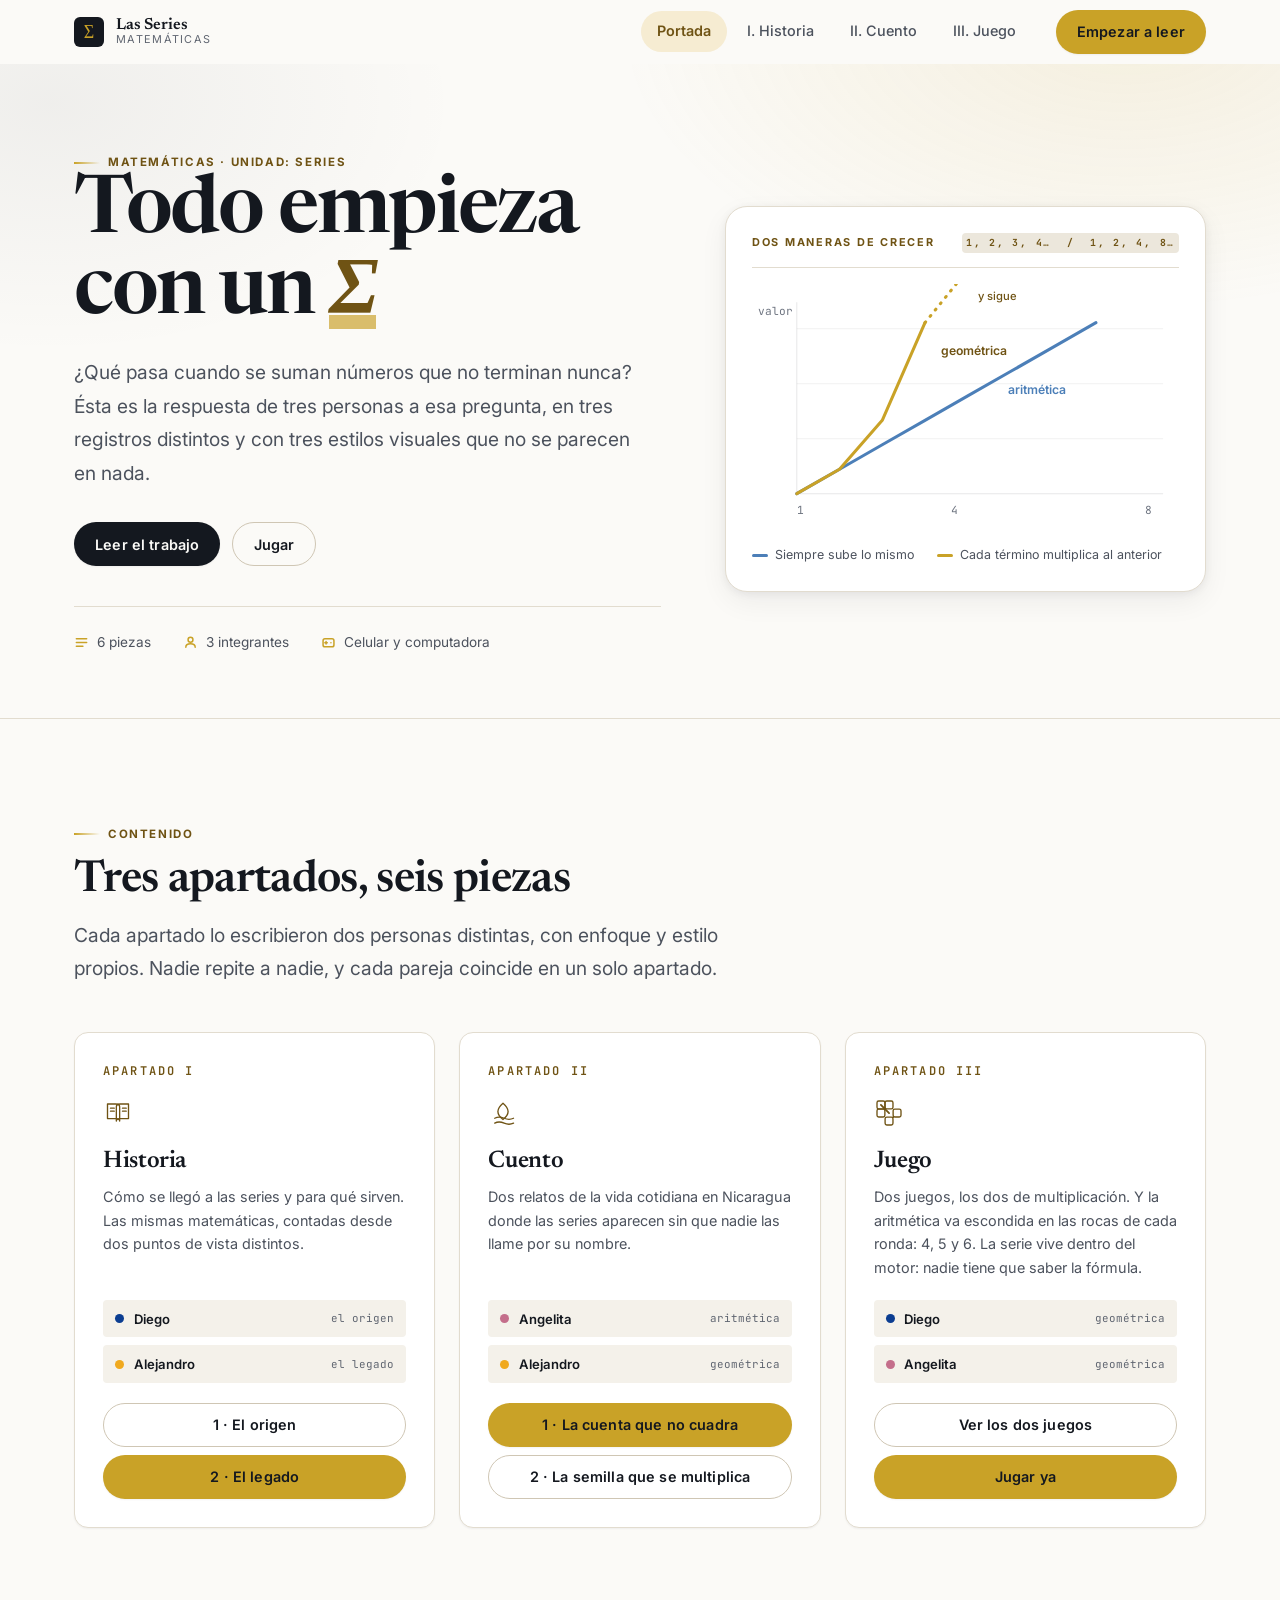
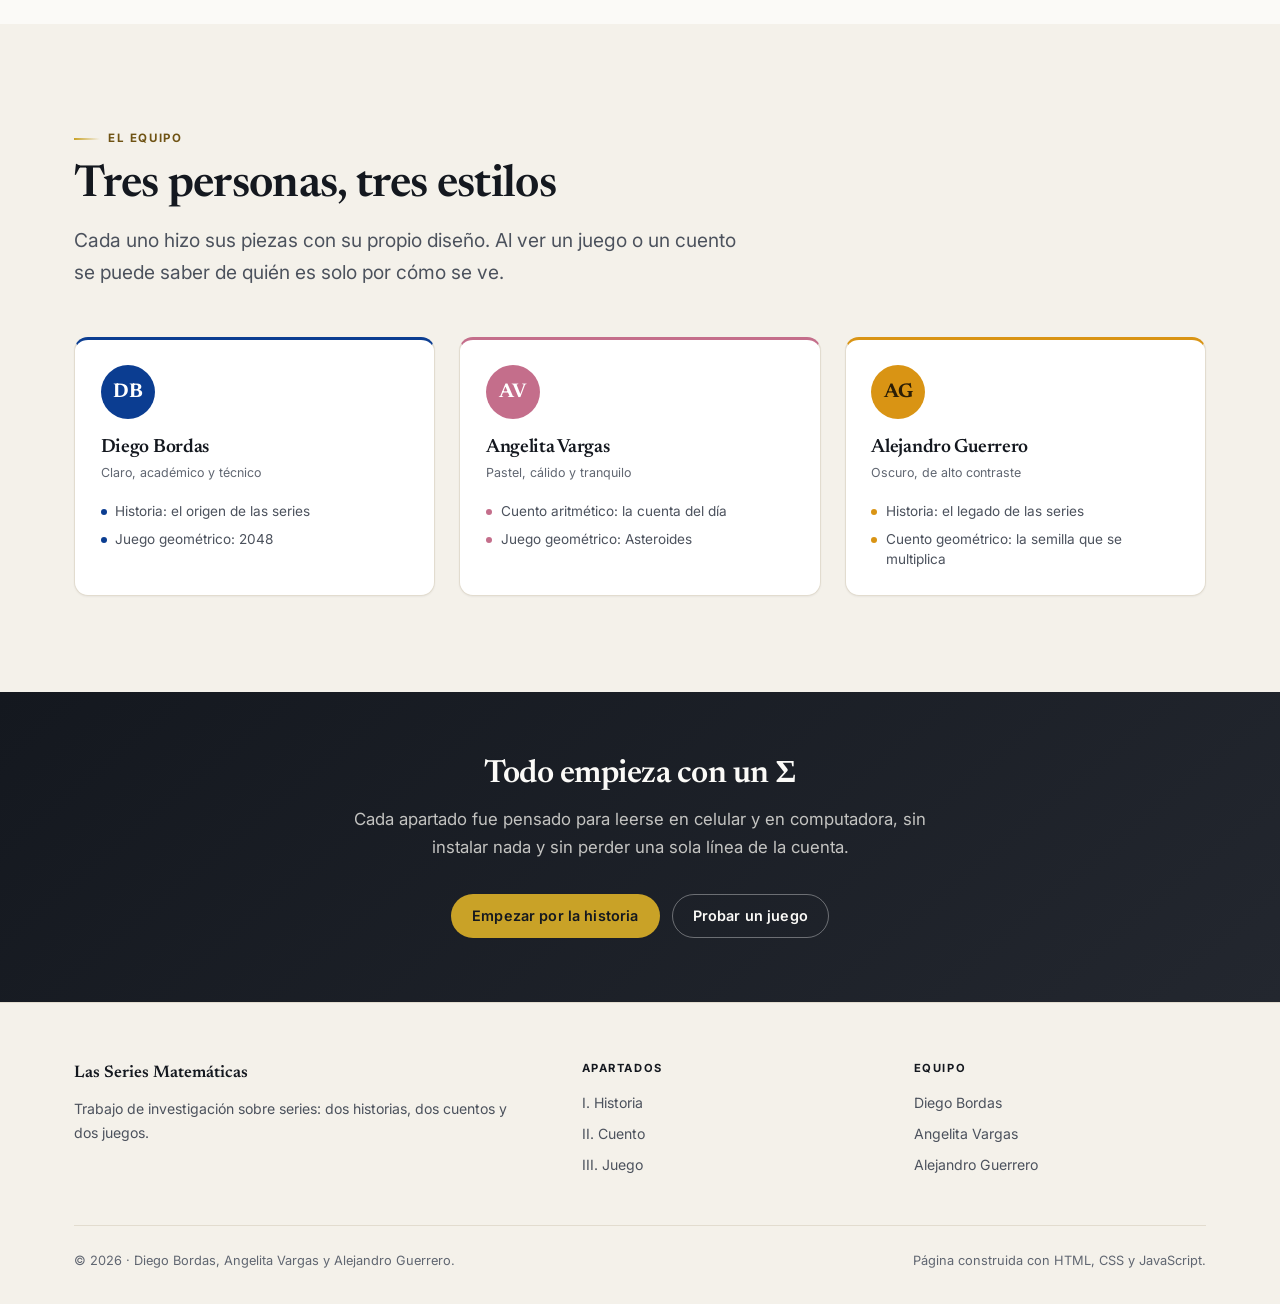
==== commit 6f6fd46e: "Implement active section tracking, story switcher, and semantic timeline ordering - assets/js/app.js" ====
--- a/index.html
+++ b/index.html
@@ -362,6 +362,6 @@
   </div>
 </footer>
 
-<script src="assets/js/app.js?v=20261021" defer></script>
+<script src="assets/js/app.js?v=20261023" defer></script>
 </body>
 </html>
--- a/assets/css/base.css
+++ b/assets/css/base.css
@@ -1,747 +1,733 @@
-/* ==========================================================================
-   BASE — LAS SERIES MATEMÁTICAS
-   --------------------------------------------------------------------------
-   Este archivo NO decide cómo se ve el sitio. Solo decide cómo está hecho.
-
-   Aquí viven: el reinicio, la tipografía, la barra de navegación, los
-   botones, el pie de página y las utilidades. Todo se apoya en variables
-   que empiezan por --.
-
-   Quien decide el aspecto es cada tema (diego.css, alejandro.css,
-   angelita.css): ellos reescriben esas variables dentro de su clase de
-   ámbito, y esta base se entera automáticamente. Por eso los tres estilos
-   pueden convivir en la misma página sin pisarse.
-   ========================================================================== */
-
-/* --------------------------------------------------------------------------
-   1. VALORES DEL PROYECTO
-   Estos son los valores por defecto: los de la portada general.
-   Cada tema los cambia con su propia regla .tema-...
-   -------------------------------------------------------------------------- */
-:root {
-  /* Colores de superficie */
-  --bg:          #fdfcf9;
-  --bg-2:        #faf7f2;
-  --bg-3:        #f3eee5;
-  --surface:     #fdfcf9;
-  --line:        #e8e1d4;
-  --line-2:      #d8cfbd;
-
-  /* Colores de texto */
-  --fg:          #101826;
-  --fg-soft:     #4d5c76;
-  --fg-faint:    #6f7d94;
-
-  /* Acento */
-  --accent:      #a8802f;
-  --accent-2:    #c9a227;
-  --accent-fg:   #101826;
-  --accent-soft: #f7ecc9;
-  --accent-line: #e8cf86;
-
-  /* Formas */
-  --r-sm:   6px;
-  --r:      12px;
-  --r-lg:   20px;
-  --r-xl:   28px;
-
-  /* Tipografías */
-  --f-title: "Newsreader", Georgia, "Times New Roman", serif;
-  --f-body:  "Inter", -apple-system, BlinkMacSystemFont, "Segoe UI", Roboto, sans-serif;
-  --f-mono:  "JetBrains Mono", "SF Mono", Consolas, monospace;
-
-  /* Sombras */
-  --sh-sm: 0 1px 2px rgba(10, 15, 26, .05), 0 1px 3px rgba(10, 15, 26, .04);
-  --sh:    0 2px 6px rgba(10, 15, 26, .05), 0 8px 24px rgba(10, 15, 26, .06);
-  --sh-lg: 0 4px 12px rgba(10, 15, 26, .06), 0 20px 50px rgba(10, 15, 26, .10);
-
-  /* Movimiento */
-  --ease: cubic-bezier(.4, 0, .2, 1);
-  --ease-out: cubic-bezier(.16, 1, .3, 1);
-  --dur: 300ms;
-  --dur-slow: 600ms;
-
-  /* Medidas */
-  --w: 1180px;
-  --nav-h: 68px;
-
-  /* Textura de fondo: la usan el tema del proyecto y el de Diego */
-  --grid-line: rgba(16, 24, 38, .03);
-}
-
-/* --------------------------------------------------------------------------
-   1.b APLICAR EL TEMA
-   Las clases .tema-* solo reescriben variables. Esta regla se las aplica al
-   elemento, para no tener que repetirlo en cada archivo de tema.
-   -------------------------------------------------------------------------- */
-.tema-diego,
-.tema-alejandro,
-.tema-angelita,
-.tema-portada {
-  background-color: var(--bg);
-  color: var(--fg);
-  font-family: var(--f-body);
-}
-
-/* Una etiqueta dentro de una rejilla no debe estirarse a todo el ancho */
-.cifras .sello { width: fit-content; }
-
-/* --------------------------------------------------------------------------
-   2. REINICIO
-   -------------------------------------------------------------------------- */
-*, *::before, *::after { box-sizing: border-box; }
-
-* { margin: 0; }
-
-html {
-  -webkit-text-size-adjust: 100%;
-  scroll-behavior: smooth;
-  scroll-padding-top: calc(var(--nav-h) + 1rem);
-}
-
-body {
-  min-height: 100vh;
-  background: var(--bg);
-  color: var(--fg);
-  font-family: var(--f-body);
-  font-size: 1.05rem;
-  line-height: 1.7;
-  -webkit-font-smoothing: antialiased;
-  -moz-osx-font-smoothing: grayscale;
-  overflow-x: hidden;
-}
-
-img, svg, video, canvas { display: block; max-width: 100%; height: auto; }
-input, button, textarea, select { font: inherit; color: inherit; }
-button { cursor: pointer; border: none; background: none; }
-ul, ol { padding-left: 1.4em; }
-
-::selection { background: var(--accent-line); color: var(--fg); }
-
-:focus-visible {
-  outline: 3px solid var(--accent-2);
-  outline-offset: 3px;
-  border-radius: var(--r-sm);
-}
-
-.skip-link {
-  position: absolute;
-  left: -9999px;
-  top: 0;
-  z-index: 999;
-  padding: .75rem 1.5rem;
-  background: var(--fg);
-  color: var(--bg);
-  border-radius: 0 0 var(--r) 0;
-  text-decoration: none;
-}
-.skip-link:focus { left: 0; }
-
-/* --------------------------------------------------------------------------
-   3. TIPOGRAFÍA
-   -------------------------------------------------------------------------- */
-h1, h2, h3, h4 {
-  font-family: var(--f-title);
-  font-weight: 600;
-  line-height: 1.15;
-  letter-spacing: -0.015em;
-  color: var(--fg);
-  text-wrap: balance;
-}
-
-h1 { font-size: clamp(2.4rem, 4vw + 1.2rem, 4.2rem); }
-h2 { font-size: clamp(1.8rem, 2.2vw + 1rem, 3rem); }
-h3 { font-size: clamp(1.35rem, 1.2vw + 1rem, 1.9rem); }
-h4 { font-size: clamp(1.1rem, .8vw + .9rem, 1.4rem); }
-
-p { text-wrap: pretty; }
-
-.prose {
-  max-width: 68ch;
-  font-size: clamp(1.05rem, .3vw + 1rem, 1.2rem);
-  line-height: 1.8;
-  color: var(--fg);
-}
-.prose > * + * { margin-top: var(--esp-5, 1.5rem); }
-.prose h2 { margin-top: 3rem; margin-bottom: .75rem; }
-.prose h3 { margin-top: 2.25rem; margin-bottom: .5rem; }
-.prose strong { font-weight: 600; }
-.prose ul, .prose ol { padding-left: 1.4em; }
-.prose li + li { margin-top: .5rem; }
-
-code, .mono {
-  font-family: var(--f-mono);
-  font-size: 0.9em;
-  background: var(--bg-3);
-  padding: .15em .45em;
-  border-radius: var(--r-sm);
-}
-
-/* Etiqueta pequeña sobre un título */
-.eyebrow {
-  display: inline-flex;
-  align-items: center;
-  gap: .5rem;
-  font-family: var(--f-body);
-  font-size: .72rem;
-  font-weight: 700;
-  letter-spacing: .14em;
-  text-transform: uppercase;
-  color: var(--accent);
-}
-.eyebrow::before {
-  content: "";
-  width: 26px;
-  height: 2px;
-  background: linear-gradient(to right, var(--accent-2), transparent);
-}
-
-/* --------------------------------------------------------------------------
-   4. ESTRUCTURA
-   -------------------------------------------------------------------------- */
-.caja {
-  width: 100%;
-  max-width: var(--w);
-  margin-inline: auto;
-  padding-inline: 1.5rem;
-}
-.caja--angosta { max-width: 820px; }
-
-.seccion { padding-block: 6rem; }
-.seccion--alt { background: var(--bg-2); }
-
-.seccion-cab {
-  max-width: 62ch;
-  margin-bottom: 3rem;
-}
-.seccion-cab > * + * { margin-top: .75rem; }
-.seccion-cab p { color: var(--fg-soft); font-size: clamp(1.05rem, .3vw + 1rem, 1.2rem); }
-
-/* --------------------------------------------------------------------------
-   5. BARRA DE NAVEGACIÓN
-   -------------------------------------------------------------------------- */
-.nav {
-  position: sticky;
-  top: 0;
-  z-index: 100;
-  height: var(--nav-h);
-  display: flex;
-  align-items: center;
-  background: var(--nav-bg, rgba(253, 252, 249, .85));
-  backdrop-filter: saturate(180%) blur(14px);
-  -webkit-backdrop-filter: saturate(180%) blur(14px);
-  border-bottom: 1px solid transparent;
-  transition: border-color var(--dur) var(--ease), background var(--dur) var(--ease);
-}
-.nav.is-stuck {
-  border-bottom-color: var(--line);
-  background: var(--nav-bg-fija, rgba(253, 252, 249, .95));
-}
-.nav__inside {
-  display: flex;
-  align-items: center;
-  justify-content: space-between;
-  gap: 1.5rem;
-  width: 100%;
-}
-
-.marca {
-  display: inline-flex;
-  align-items: center;
-  gap: .75rem;
-  text-decoration: none;
-  color: var(--fg);
-  flex-shrink: 0;
-}
-.marca__logo { width: 30px; height: 30px; flex-shrink: 0; }
-.marca__texto { display: flex; flex-direction: column; line-height: 1.1; }
-.marca__titulo {
-  font-family: var(--f-title);
-  font-size: 1rem;
-  font-weight: 600;
-  letter-spacing: -0.01em;
-}
-.marca__sub {
-  font-size: .68rem;
-  letter-spacing: .12em;
-  text-transform: uppercase;
-  color: var(--fg-faint);
-}
-
-.nav__menu {
-  display: flex;
-  align-items: center;
-  gap: .75rem;
-}
-.nav__enlaces {
-  display: flex;
-  align-items: center;
-  gap: .25rem;
-  list-style: none;
-  padding: 0;
-}
-.nav__enlaces a {
-  display: block;
-  padding: .5rem 1rem;
-  border-radius: 999px;
-  font-size: .9rem;
-  font-weight: 500;
-  color: var(--fg-soft);
-  text-decoration: none;
-  white-space: nowrap;
-  transition: color .15s var(--ease), background .15s var(--ease);
-}
-.nav__enlaces a:hover { color: var(--fg); background: var(--bg-3); }
-.nav__enlaces a[aria-current="page"] {
-  color: var(--accent);
-  background: var(--accent-soft);
-  font-weight: 600;
-}
-.nav__cta { margin-left: .75rem; }
-
-/* Botón del menú en celular */
-.nav__interruptor {
-  display: none;
-  width: 44px;
-  height: 44px;
-  border-radius: var(--r-sm);
-  border: 1px solid var(--line-2);
-  background: var(--bg);
-  position: relative;
-  flex-shrink: 0;
-}
-.nav__interruptor span {
-  position: absolute;
-  left: 12px;
-  width: 20px;
-  height: 1.8px;
-  background: var(--fg);
-  border-radius: 2px;
-  transition: transform var(--dur) var(--ease-out), opacity .15s var(--ease);
-}
-.nav__interruptor span:nth-child(1) { top: 16px; }
-.nav__interruptor span:nth-child(2) { top: 21px; }
-.nav__interruptor span:nth-child(3) { top: 26px; }
-.nav__interruptor[aria-expanded="true"] span:nth-child(1) { transform: translateY(5px) rotate(45deg); }
-.nav__interruptor[aria-expanded="true"] span:nth-child(2) { opacity: 0; }
-.nav__interruptor[aria-expanded="true"] span:nth-child(3) { transform: translateY(-5px) rotate(-45deg); }
-
-@media (max-width: 900px) {
-  .nav__interruptor { display: block; }
-  .nav__menu {
-    position: absolute;
-    top: calc(var(--nav-h) + 1px);
-    left: 0;
-    right: 0;
-    background: var(--bg);
-    border-bottom: 1px solid var(--line);
-    box-shadow: var(--sh-lg);
-    padding: 1rem;
-    display: grid;
-    gap: .25rem;
-    transform-origin: top;
-    transition: opacity var(--dur) var(--ease), transform var(--dur) var(--ease-out), visibility var(--dur);
-  }
-  .nav__menu[hidden] {
-    display: grid;
-    opacity: 0;
-    transform: scaleY(.92) translateY(-8px);
-    visibility: hidden;
-  }
-  .nav__enlaces { flex-direction: column; align-items: stretch; gap: .25rem; }
-  .nav__enlaces a { padding: .75rem 1rem; font-size: 1rem; }
-  .nav__cta { margin: .75rem 0 0; }
-  .nav__cta .boton { width: 100%; justify-content: center; }
-}
-
-/* --------------------------------------------------------------------------
-   6. BOTONES
-   -------------------------------------------------------------------------- */
-.boton {
-  display: inline-flex;
-  align-items: center;
-  gap: .5rem;
-  padding: .7em 1.4em;
-  min-height: 44px;
-  border-radius: 999px;
-  font-family: var(--f-body);
-  font-size: .9rem;
-  font-weight: 600;
-  line-height: 1.2;
-  letter-spacing: .01em;
-  text-decoration: none;
-  white-space: nowrap;
-  border: 1px solid transparent;
-  transition: transform var(--dur) var(--ease-out), box-shadow var(--dur) var(--ease),
-              background var(--dur) var(--ease), color var(--dur) var(--ease),
-              border-color var(--dur) var(--ease);
-}
-.boton svg { flex-shrink: 0; }
-.boton:active { transform: translateY(1px) scale(.99); }
-
-.boton--solido {
-  background: var(--fg);
-  color: var(--bg);
-  box-shadow: var(--sh-sm);
-}
-.boton--solido:hover {
-  transform: translateY(-2px);
-  box-shadow: var(--sh);
-}
-
-.boton--contorno {
-  background: transparent;
-  color: var(--fg);
-  border-color: var(--line-2);
-}
-.boton--contorno:hover {
-  background: var(--bg);
-  border-color: var(--fg-faint);
-  color: var(--fg);
-  transform: translateY(-2px);
-}
-
-.boton--acento {
-  background: var(--accent-2);
-  color: var(--accent-fg);
-  box-shadow: var(--sh-sm);
-}
-.boton--acento:hover { transform: translateY(-2px); box-shadow: var(--sh); }
-
-/* Enlace con flecha */
-
-/* --------------------------------------------------------------------------
-   7. TARJETA
-   -------------------------------------------------------------------------- */
-
-.rejilla {
-  display: grid;
-  grid-template-columns: repeat(auto-fit, minmax(290px, 1fr));
-  gap: 1.5rem;
-}
-@media (min-width: 1000px) {
-  .rejilla--tres { grid-template-columns: repeat(3, 1fr); }
-}
-
-/* --------------------------------------------------------------------------
-   8. FICHA DE AUTOR
-   La etiqueta que identifica a los tres integrantes en cada pieza
-   -------------------------------------------------------------------------- */
-.autor {
-  display: flex;
-  align-items: center;
-  gap: .9rem;
-  padding: .9rem 1.1rem;
-  border-radius: var(--r);
-  background: var(--autor-bg, var(--bg-3));
-  border: 1px solid var(--autor-linea, var(--line));
-  border-left: 4px solid var(--autor-color, var(--accent));
-}
-.autor__inicial {
-  width: 42px;
-  height: 42px;
-  display: grid;
-  place-items: center;
-  border-radius: 50%;
-  background: var(--autor-color, var(--accent));
-  color: var(--autor-fg, #fff);
-  font-family: var(--f-title);
-  font-size: 1rem;
-  font-weight: 700;
-  flex-shrink: 0;
-}
-.autor__datos { display: flex; flex-direction: column; line-height: 1.3; min-width: 0; }
-.autor__nombre { font-weight: 700; font-size: .95rem; color: var(--fg); }
-.autor__pieza { font-size: .8rem; color: var(--fg-soft); }
-
-/* --------------------------------------------------------------------------
-   9. PIE DE PAGINA
-   -------------------------------------------------------------------------- */
-.pie {
-  background: var(--bg-2);
-  border-top: 1px solid var(--line);
-  padding-block: 3.5rem 2rem;
-  font-size: .88rem;
-  color: var(--fg-soft);
-}
-.footer__grid {
-  display: grid;
-  grid-template-columns: 1.6fr 1fr 1fr;
-  gap: 2.5rem;
-}
-@media (max-width: 780px) {
-  .footer__grid { grid-template-columns: 1fr 1fr; gap: 2rem; }
-  .footer__grid > div:first-child { grid-column: 1 / -1; }
-}
-@media (max-width: 480px) {
-  .footer__grid { grid-template-columns: 1fr; }
-}
-.pie__titulo {
-  font-family: var(--f-title);
-  font-size: 1.05rem;
-  font-weight: 600;
-  color: var(--fg);
-  margin-bottom: .6rem;
-}
-.pie__rotulo {
-  font-size: .7rem;
-  font-weight: 700;
-  letter-spacing: .14em;
-  text-transform: uppercase;
-  color: var(--fg);
-  margin-bottom: .8rem;
-}
-.pie ul { list-style: none; padding: 0; display: grid; gap: .45rem; }
-.pie a { color: var(--fg-soft); text-decoration: none; transition: color .15s var(--ease); }
-.pie a:hover { color: var(--accent); }
-.pie__abajo {
-  display: flex;
-  flex-wrap: wrap;
-  justify-content: space-between;
-  gap: .75rem;
-  margin-top: 3rem;
-  padding-top: 1.5rem;
-  border-top: 1px solid var(--line);
-  font-size: .8rem;
-  color: var(--fg-faint);
-}
-
-/* --------------------------------------------------------------------------
-   10. UTILIDADES
-   -------------------------------------------------------------------------- */
-.visualmente-oculto {
-  position: absolute !important;
-  width: 1px; height: 1px;
-  padding: 0; margin: -1px;
-  overflow: hidden;
-  clip: rect(0 0 0 0);
-  white-space: nowrap;
-  border: 0;
-}
-
-.centro { text-align: center; }
-.mt-5 { margin-top: 1.5rem; }
-.mt-6 { margin-top: 2rem; }
-.mb-6 { margin-bottom: 2rem; }
-
-/* Aparición suave al hacer scroll (lo activa app.js) */
-.aparece {
-  opacity: 0;
-  transform: translateY(18px);
-  transition: opacity var(--dur-slow) var(--ease-out), transform var(--dur-slow) var(--ease-out);
-}
-.aparece.es-visible { opacity: 1; transform: none; }
-
-/* --------------------------------------------------------------------------
-   11. ADAPTACIÓN A CELULAR
-   -------------------------------------------------------------------------- */
-@media (max-width: 640px) {
-  :root { --nav-h: 60px; }
-  .caja { padding-inline: 1rem; }
-  .seccion { padding-block: 3.5rem; }
-  h1 { font-size: clamp(1.9rem, 8vw, 2.6rem); }
-}
-
-/* --------------------------------------------------------------------------
-   12. ACCESIBILIDAD
-   -------------------------------------------------------------------------- */
-@media (prefers-reduced-motion: reduce) {
-  html { scroll-behavior: auto; }
-  *, *::before, *::after {
-    animation-duration: .001ms !important;
-    animation-iteration-count: 1 !important;
-    transition-duration: .001ms !important;
-  }
-  .aparece { opacity: 1; transform: none; }
-}
-
-/* --------------------------------------------------------------------------
-   13. IMPRESIÓN
-   Por si el profesor decide imprimir una pieza
-   -------------------------------------------------------------------------- */
-@media print {
-  .nav, .pie, .no-imprimir { display: none !important; }
-  body { background: #fff; color: #000; font-size: 11pt; }
-  .seccion { padding-block: 1rem; break-inside: avoid; }
-  .tarjeta, .panel {
-    box-shadow: none !important;
-    background: #fff !important;
-    border: 1px solid #ccc !important;
-    color: #000 !important;
-  }
-  a { text-decoration: none; color: #000; }
-  .aparece { opacity: 1 !important; transform: none !important; }
-  /* Al imprimir hay que dibujar todas las secciones. Una seccion saltada
-     sale en blanco, y un trabajo impreso no puede tener huecos. */
-  main > .seccion,
-  main > .seccion:first-of-type { content-visibility: visible !important; }
-}
-/* ==========================================================================
-   EL CHROME DE LOS JUEGOS
-   --------------------------------------------------------------------------
-   Lo usan los dos juegos del apartado III, cada uno con el tema de su
-   autor. Por eso vive aqui y no en el archivo de uno de los dos: asi los
-   dos juegos se ven iguales en estructura y solo cambia el color.
-   ========================================================================== */
-
-/* --------------------------------------------------------------------------
-   LA RONDA EN CURSO
-   -------------------------------------------------------------------------- */
-.ronda-oscura {
-  display: flex;
-  align-items: center;
-  justify-content: space-between;
-  gap: 1.5rem;
-  flex-wrap: wrap;
-  padding: 1.15rem 1.35rem;
-  margin-bottom: 1.5rem;
-  background: var(--surface);
-  border: 1px solid var(--line);
-  border-left: 4px solid var(--accent);
-  border-radius: var(--r);
-}
-.ronda-oscura__titulo { font-size: 1.2rem; margin-bottom: .25rem; }
-.ronda-oscura__lema { font-size: .88rem; color: var(--fg-soft); line-height: 1.6; }
-
-/* Los dias, rondas o intentos de la partida */
-.marcador { display: flex; align-items: center; gap: .45rem; flex-wrap: wrap; }
-.marcador__dia {
-  width: 30px; height: 30px;
-  display: grid;
-  place-items: center;
-  border: 1px solid var(--line-2);
-  border-radius: 2px;
-  font-family: var(--f-mono);
-  font-size: .78rem;
-  font-weight: 700;
-  color: var(--fg-faint);
-  background: var(--surface);
-}
-.marcador__dia--hoy { border-color: var(--accent); color: var(--accent); background: var(--accent-soft); }
-.marcador__dia--hecha { background: var(--accent); border-color: var(--accent); color: var(--accent-fg); }
-.marcador__dia--perdida { background: #b3402f; border-color: #b3402f; color: #fff; }
-
-/* --------------------------------------------------------------------------
-   LA LECTURA DE ABAJO
-   -------------------------------------------------------------------------- */
-.lectura {
-  display: flex;
-  align-items: center;
-  gap: 1.5rem;
-  flex-wrap: wrap;
-  margin-top: 1rem;
-  font-family: var(--f-mono);
-  font-size: .8rem;
-  color: var(--fg-faint);
-}
-.lectura b { color: var(--accent); font-size: 1rem; font-weight: 600; }
-.lectura__punto { color: var(--line-2); }
-
-/* Las estrellas de la ronda. Las que faltan van SOLO de contorno: pintadas
-   con --line-2 quedan a 1.6:1 sobre el fondo, o sea casi invisibles, y en
-   pantalla parecen un fallo del dibujo y no una estrella todavia no ganada. */
-.estrellas { display: flex; gap: .25rem; align-items: center; }
-.estrella {
-  width: 17px; height: 17px;
-  color: var(--fg-faint);
-  transition: color .3s var(--ease), transform .3s var(--ease-out);
-}
-.estrella--ganada { color: var(--accent); transform: scale(1.08); }
-.estrella--perdida { color: var(--fg-faint); }
-.estrella--perdida path { fill: none; stroke: currentColor; stroke-width: 1.7; }
-
-/* --------------------------------------------------------------------------
-   LA PISTA
-   -------------------------------------------------------------------------- */
-.pista {
-  margin-top: 1.25rem;
-  padding: 1rem 1.15rem;
-  background: var(--bg-3);
-  border-radius: var(--r-sm);
-  font-size: .88rem;
-  line-height: 1.7;
-  color: var(--fg-soft);
-}
-
-/* --------------------------------------------------------------------------
-   EL CHAMACO: el que anuncia que ganaste o que perdiste
-   -------------------------------------------------------------------------- */
-.chamaco {
-  display: flex;
-  align-items: flex-start;
-  gap: .7rem;
-  margin-top: 1.1rem;
-  padding: .9rem 1.1rem;
-  border-radius: var(--r-sm);
-  border: 1px solid var(--line);
-  background: var(--bg-2);
-  font-size: .9rem;
-  line-height: 1.6;
-  color: var(--fg-soft);
-}
-.chamaco svg { flex-shrink: 0; margin-top: .15rem; }
-.chamaco--bien { border-color: var(--accent); background: var(--accent-soft); color: var(--fg); }
-.chamaco--bien svg { color: var(--accent); }
-.chamaco--mal { border-color: #b3402f; background: rgba(179, 64, 47, .10); color: var(--fg); }
-.chamaco--mal svg { color: #b3402f; }
-.chamaco[hidden] { display: none; }
-
-/* El tema oscuro necesita un rojo mas claro para que se vea el borde */
-.tema-alejandro .chamaco--mal { border-color: #e0765f; background: rgba(224, 118, 95, .16); }
-.tema-alejandro .chamaco--mal svg { color: #e0765f; }
-
-/* --------------------------------------------------------------------------
-   EL CIERRE DE LAS PAGINAS DE JUEGO
-   -------------------------------------------------------------------------- */
-.cierre-juego {
-  padding-block: 3.5rem;
-  background: var(--bg-2);
-  border-top: 1px solid var(--line);
-  text-align: center;
-}
-.cierre-juego .autor { max-width: 540px; margin-inline: auto; text-align: left; }
-.cierre-juego__texto { max-width: 58ch; margin: .9rem auto 1.75rem; color: var(--fg-soft); }
+/* ==========================================================================
+   BASE — LAS SERIES MATEMÁTICAS
+   --------------------------------------------------------------------------
+   Este archivo NO decide cómo se ve el sitio. Solo decide cómo está hecho.
+
+   Aquí viven: el reinicio, la tipografía, la barra de navegación, los
+   botones, el pie de página y las utilidades. Todo se apoya en variables
+   que empiezan por --.
+
+   Quien decide el aspecto es cada tema (diego.css, alejandro.css,
+   angelita.css): ellos reescriben esas variables dentro de su clase de
+   ámbito, y esta base se entera automáticamente. Por eso los tres estilos
+   pueden convivir en la misma página sin pisarse.
+   ========================================================================== */
+
+/* --------------------------------------------------------------------------
+   1. VALORES DEL PROYECTO
+   Estos son los valores por defecto: los de la portada general.
+   Cada tema los cambia con su propia regla .tema-...
+   -------------------------------------------------------------------------- */
+:root {
+  /* Colores de superficie */
+  --bg:          #fdfcf9;
+  --bg-2:        #faf7f2;
+  --bg-3:        #f3eee5;
+  --surface:     #fdfcf9;
+  --line:        #e8e1d4;
+  --line-2:      #d8cfbd;
+
+  /* Colores de texto */
+  --fg:          #101826;
+  --fg-soft:     #4d5c76;
+  --fg-faint:    #6f7d94;
+
+  /* Acento */
+  --accent:      #a8802f;
+  --accent-2:    #c9a227;
+  --accent-fg:   #101826;
+  --accent-soft: #f7ecc9;
+  --accent-line: #e8cf86;
+
+  /* Formas */
+  --r-sm:   6px;
+  --r:      12px;
+  --r-lg:   20px;
+  --r-xl:   28px;
+
+  /* Tipografías */
+  --f-title: "Newsreader", Georgia, "Times New Roman", serif;
+  --f-body:  "Inter", -apple-system, BlinkMacSystemFont, "Segoe UI", Roboto, sans-serif;
+  --f-mono:  "JetBrains Mono", "SF Mono", Consolas, monospace;
+
+  /* Sombras */
+  --sh-sm: 0 1px 2px rgba(10, 15, 26, .05), 0 1px 3px rgba(10, 15, 26, .04);
+  --sh:    0 2px 6px rgba(10, 15, 26, .05), 0 8px 24px rgba(10, 15, 26, .06);
+  --sh-lg: 0 4px 12px rgba(10, 15, 26, .06), 0 20px 50px rgba(10, 15, 26, .10);
+
+  /* Movimiento */
+  --ease: cubic-bezier(.4, 0, .2, 1);
+  --ease-out: cubic-bezier(.16, 1, .3, 1);
+  --dur: 300ms;
+  --dur-slow: 600ms;
+
+  /* Medidas */
+  --w: 1180px;
+  /* TAREA T05: la cabecera pegajosa no debe medir mas de 64px. */
+  --nav-h: 64px;
+
+  /* Textura de fondo: la usan el tema del proyecto y el de Diego */
+  --grid-line: rgba(16, 24, 38, .03);
+}
+
+/* --------------------------------------------------------------------------
+   1.b APLICAR EL TEMA
+   Las clases .tema-* solo reescriben variables. Esta regla se las aplica al
+   elemento, para no tener que repetirlo en cada archivo de tema.
+   -------------------------------------------------------------------------- */
+.tema-diego,
+.tema-alejandro,
+.tema-angelita,
+.tema-portada {
+  background-color: var(--bg);
+  color: var(--fg);
+  font-family: var(--f-body);
+}
+
+/* Una etiqueta dentro de una rejilla no debe estirarse a todo el ancho */
+.cifras .sello { width: fit-content; }
+
+/* --------------------------------------------------------------------------
+   2. REINICIO
+   -------------------------------------------------------------------------- */
+*, *::before, *::after { box-sizing: border-box; }
+
+* { margin: 0; }
+
+html {
+  -webkit-text-size-adjust: 100%;
+  scroll-behavior: smooth;
+  /* TAREA T04: cabecera pegajosa (--nav-h: 64px, T05) + 16px de margen. */
+  scroll-padding-top: calc(var(--nav-h) + 16px);
+}
+
+/* TAREA T04: los destinos de ancla deben poder recibir foco por JS. */
+main > .seccion { scroll-margin-top: calc(var(--nav-h) + 16px); }
+main > .seccion[tabindex="-1"]:focus,
+main > .seccion[tabindex="-1"]:focus-visible { outline: none; }
+
+body {
+  min-height: 100vh;
+  background: var(--bg);
+  color: var(--fg);
+  font-family: var(--f-body);
+  font-size: 1.05rem;
+  line-height: 1.7;
+  -webkit-font-smoothing: antialiased;
+  -moz-osx-font-smoothing: grayscale;
+  overflow-x: hidden;
+}
+
+img, svg, video, canvas { display: block; max-width: 100%; height: auto; }
+input, button, textarea, select { font: inherit; color: inherit; }
+button { cursor: pointer; border: none; background: none; }
+ul, ol { padding-left: 1.4em; }
+
+::selection { background: var(--accent-line); color: var(--fg); }
+
+:focus-visible {
+  outline: 3px solid var(--accent-2);
+  outline-offset: 3px;
+  border-radius: var(--r-sm);
+}
+
+.skip-link {
+  position: absolute;
+  left: -9999px;
+  top: 0;
+  z-index: 999;
+  padding: .75rem 1.5rem;
+  background: var(--fg);
+  color: var(--bg);
+  border-radius: 0 0 var(--r) 0;
+  text-decoration: none;
+}
+.skip-link:focus { left: 0; }
+
+/* --------------------------------------------------------------------------
+   3. TIPOGRAFÍA
+   -------------------------------------------------------------------------- */
+h1, h2, h3, h4 {
+  font-family: var(--f-title);
+  font-weight: 600;
+  line-height: 1.15;
+  letter-spacing: -0.015em;
+  color: var(--fg);
+  text-wrap: balance;
+}
+
+h1 { font-size: clamp(2.4rem, 4vw + 1.2rem, 4.2rem); }
+h2 { font-size: clamp(1.8rem, 2.2vw + 1rem, 3rem); }
+h3 { font-size: clamp(1.35rem, 1.2vw + 1rem, 1.9rem); }
+h4 { font-size: clamp(1.1rem, .8vw + .9rem, 1.4rem); }
+
+p { text-wrap: pretty; }
+
+.prose {
+  max-width: 68ch;
+  font-size: clamp(1.05rem, .3vw + 1rem, 1.2rem);
+  line-height: 1.8;
+  color: var(--fg);
+}
+.prose > * + * { margin-top: var(--esp-5, 1.5rem); }
+.prose h2 { margin-top: 3rem; margin-bottom: .75rem; }
+.prose h3 { margin-top: 2.25rem; margin-bottom: .5rem; }
+.prose strong { font-weight: 600; }
+.prose ul, .prose ol { padding-left: 1.4em; }
+.prose li + li { margin-top: .5rem; }
+
+code, .mono {
+  font-family: var(--f-mono);
+  font-size: 0.9em;
+  background: var(--bg-3);
+  padding: .15em .45em;
+  border-radius: var(--r-sm);
+}
+
+/* Etiqueta pequeña sobre un título */
+.eyebrow {
+  display: inline-flex;
+  align-items: center;
+  gap: .5rem;
+  font-family: var(--f-body);
+  font-size: .72rem;
+  font-weight: 700;
+  letter-spacing: .14em;
+  text-transform: uppercase;
+  color: var(--accent);
+}
+.eyebrow::before {
+  content: "";
+  width: 26px;
+  height: 2px;
+  background: linear-gradient(to right, var(--accent-2), transparent);
+}
+
+/* --------------------------------------------------------------------------
+   4. ESTRUCTURA
+   -------------------------------------------------------------------------- */
+.caja {
+  width: 100%;
+  max-width: var(--w);
+  margin-inline: auto;
+  padding-inline: 1.5rem;
+}
+.caja--angosta { max-width: 820px; }
+
+.seccion { padding-block: 6rem; }
+.seccion--alt { background: var(--bg-2); }
+
+.seccion-cab {
+  max-width: 62ch;
+  margin-bottom: 3rem;
+}
+.seccion-cab > * + * { margin-top: .75rem; }
+.seccion-cab p { color: var(--fg-soft); font-size: clamp(1.05rem, .3vw + 1rem, 1.2rem); }
+
+/* --------------------------------------------------------------------------
+   5. BARRA DE NAVEGACIÓN
+   -------------------------------------------------------------------------- */
+.nav {
+  position: sticky;
+  top: 0;
+  z-index: 100;
+  /* TAREA T05: tope duro de 64px en la cabecera pegajosa. */
+  height: var(--nav-h);
+  max-height: 64px;
+  overflow: hidden;
+  display: flex;
+  align-items: center;
+  background: var(--nav-bg, rgba(253, 252, 249, .85));
+  backdrop-filter: saturate(180%) blur(14px);
+  -webkit-backdrop-filter: saturate(180%) blur(14px);
+  border-bottom: 1px solid transparent;
+  transition: border-color var(--dur) var(--ease), background var(--dur) var(--ease);
+}
+.nav.is-stuck {
+  border-bottom-color: var(--line);
+  background: var(--nav-bg-fija, rgba(253, 252, 249, .95));
+}
+.nav__inside {
+  display: flex;
+  align-items: center;
+  justify-content: space-between;
+  gap: 1.5rem;
+  width: 100%;
+}
+
+.marca {
+  display: inline-flex;
+  align-items: center;
+  gap: .75rem;
+  text-decoration: none;
+  color: var(--fg);
+  flex-shrink: 0;
+}
+.marca__logo { width: 30px; height: 30px; flex-shrink: 0; }
+.marca__texto { display: flex; flex-direction: column; line-height: 1.1; }
+.marca__titulo {
+  font-family: var(--f-title);
+  font-size: 1rem;
+  font-weight: 600;
+  letter-spacing: -0.01em;
+}
+.marca__sub {
+  font-size: .68rem;
+  letter-spacing: .12em;
+  text-transform: uppercase;
+  color: var(--fg-faint);
+}
+
+.nav__menu {
+  display: flex;
+  align-items: center;
+  gap: .75rem;
+}
+.nav__enlaces {
+  display: flex;
+  align-items: center;
+  gap: .25rem;
+  list-style: none;
+  padding: 0;
+}
+.nav__enlaces a {
+  display: block;
+  padding: .5rem 1rem;
+  border-radius: 999px;
+  font-size: .9rem;
+  font-weight: 500;
+  color: var(--fg-soft);
+  text-decoration: none;
+  white-space: nowrap;
+  transition: color .15s var(--ease), background .15s var(--ease);
+}
+.nav__enlaces a:hover { color: var(--fg); background: var(--bg-3); }
+.nav__enlaces a[aria-current="page"] {
+  color: var(--accent);
+  background: var(--accent-soft);
+  font-weight: 600;
+}
+.nav__cta { margin-left: .75rem; }
+
+/* Botón del menú en celular */
+.nav__interruptor {
+  display: none;
+  width: 44px;
+  height: 44px;
+  border-radius: var(--r-sm);
+  border: 1px solid var(--line-2);
+  background: var(--bg);
+  position: relative;
+  flex-shrink: 0;
+}
+.nav__interruptor span {
+  position: absolute;
+  left: 12px;
+  width: 20px;
+  height: 1.8px;
+  background: var(--fg);
+  border-radius: 2px;
+  transition: transform var(--dur) var(--ease-out), opacity .15s var(--ease);
+}
+.nav__interruptor span:nth-child(1) { top: 16px; }
+.nav__interruptor span:nth-child(2) { top: 21px; }
+.nav__interruptor span:nth-child(3) { top: 26px; }
+.nav__interruptor[aria-expanded="true"] span:nth-child(1) { transform: translateY(5px) rotate(45deg); }
+.nav__interruptor[aria-expanded="true"] span:nth-child(2) { opacity: 0; }
+.nav__interruptor[aria-expanded="true"] span:nth-child(3) { transform: translateY(-5px) rotate(-45deg); }
+
+@media (max-width: 900px) {
+  .nav__interruptor { display: block; }
+  .nav__menu {
+    position: absolute;
+    top: calc(var(--nav-h) + 1px);
+    left: 0;
+    right: 0;
+    background: var(--bg);
+    border-bottom: 1px solid var(--line);
+    box-shadow: var(--sh-lg);
+    padding: 1rem;
+    display: grid;
+    gap: .25rem;
+    transform-origin: top;
+    transition: opacity var(--dur) var(--ease), transform var(--dur) var(--ease-out), visibility var(--dur);
+  }
+  .nav__menu[hidden] {
+    display: grid;
+    opacity: 0;
+    transform: scaleY(.92) translateY(-8px);
+    visibility: hidden;
+  }
+  .nav__enlaces { flex-direction: column; align-items: stretch; gap: .25rem; }
+  .nav__enlaces a { padding: .75rem 1rem; font-size: 1rem; }
+  .nav__cta { margin: .75rem 0 0; }
+  .nav__cta .boton { width: 100%; justify-content: center; }
+}
+
+/* --------------------------------------------------------------------------
+   6. BOTONES
+   -------------------------------------------------------------------------- */
+.boton {
+  display: inline-flex;
+  align-items: center;
+  gap: .5rem;
+  padding: .7em 1.4em;
+  min-height: 44px;
+  border-radius: 999px;
+  font-family: var(--f-body);
+  font-size: .9rem;
+  font-weight: 600;
+  line-height: 1.2;
+  letter-spacing: .01em;
+  text-decoration: none;
+  white-space: nowrap;
+  border: 1px solid transparent;
+  transition: transform var(--dur) var(--ease-out), box-shadow var(--dur) var(--ease),
+              background var(--dur) var(--ease), color var(--dur) var(--ease),
+              border-color var(--dur) var(--ease);
+}
+.boton svg { flex-shrink: 0; }
+.boton:active { transform: translateY(1px) scale(.99); }
+
+.boton--solido {
+  background: var(--fg);
+  color: var(--bg);
+  box-shadow: var(--sh-sm);
+}
+.boton--solido:hover {
+  transform: translateY(-2px);
+  box-shadow: var(--sh);
+}
+
+.boton--contorno {
+  background: transparent;
+  color: var(--fg);
+  border-color: var(--line-2);
+}
+.boton--contorno:hover {
+  background: var(--bg);
+  border-color: var(--fg-faint);
+  color: var(--fg);
+  transform: translateY(-2px);
+}
+
+.boton--acento {
+  background: var(--accent-2);
+  color: var(--accent-fg);
+  box-shadow: var(--sh-sm);
+}
+.boton--acento:hover { transform: translateY(-2px); box-shadow: var(--sh); }
+
+/* Enlace con flecha */
+
+/* --------------------------------------------------------------------------
+   7. TARJETA
+   -------------------------------------------------------------------------- */
+
+.rejilla {
+  display: grid;
+  grid-template-columns: repeat(auto-fit, minmax(290px, 1fr));
+  gap: 1.5rem;
+}
+@media (min-width: 1000px) {
+  .rejilla--tres { grid-template-columns: repeat(3, 1fr); }
+}
+
+/* --------------------------------------------------------------------------
+   8. FICHA DE AUTOR
+   La etiqueta que identifica a los tres integrantes en cada pieza
+   -------------------------------------------------------------------------- */
+.autor {
+  display: flex;
+  align-items: center;
+  gap: .9rem;
+  padding: .9rem 1.1rem;
+  border-radius: var(--r);
+  background: var(--autor-bg, var(--bg-3));
+  border: 1px solid var(--autor-linea, var(--line));
+  border-left: 4px solid var(--autor-color, var(--accent));
+}
+.autor__inicial {
+  width: 42px;
+  height: 42px;
+  display: grid;
+  place-items: center;
+  border-radius: 50%;
+  background: var(--autor-color, var(--accent));
+  color: var(--autor-fg, #fff);
+  font-family: var(--f-title);
+  font-size: 1rem;
+  font-weight: 700;
+  flex-shrink: 0;
+}
+.autor__datos { display: flex; flex-direction: column; line-height: 1.3; min-width: 0; }
+.autor__nombre { font-weight: 700; font-size: .95rem; color: var(--fg); }
+.autor__pieza { font-size: .8rem; color: var(--fg-soft); }
+
+/* --------------------------------------------------------------------------
+   9. PIE DE PAGINA
+   -------------------------------------------------------------------------- */
+.pie {
+  background: var(--bg-2);
+  border-top: 1px solid var(--line);
+  padding-block: 3.5rem 2rem;
+  font-size: .88rem;
+  color: var(--fg-soft);
+}
+.footer__grid {
+  display: grid;
+  grid-template-columns: 1.6fr 1fr 1fr;
+  gap: 2.5rem;
+}
+@media (max-width: 780px) {
+  .footer__grid { grid-template-columns: 1fr 1fr; gap: 2rem; }
+  .footer__grid > div:first-child { grid-column: 1 / -1; }
+}
+@media (max-width: 480px) {
+  .footer__grid { grid-template-columns: 1fr; }
+}
+.pie__titulo {
+  font-family: var(--f-title);
+  font-size: 1.05rem;
+  font-weight: 600;
+  color: var(--fg);
+  margin-bottom: .6rem;
+}
+.pie__rotulo {
+  font-size: .7rem;
+  font-weight: 700;
+  letter-spacing: .14em;
+  text-transform: uppercase;
+  color: var(--fg);
+  margin-bottom: .8rem;
+}
+.pie ul { list-style: none; padding: 0; display: grid; gap: .45rem; }
+.pie a { color: var(--fg-soft); text-decoration: none; transition: color .15s var(--ease); }
+.pie a:hover { color: var(--accent); }
+.pie__abajo {
+  display: flex;
+  flex-wrap: wrap;
+  justify-content: space-between;
+  gap: .75rem;
+  margin-top: 3rem;
+  padding-top: 1.5rem;
+  border-top: 1px solid var(--line);
+  font-size: .8rem;
+  color: var(--fg-faint);
+}
+
+/* --------------------------------------------------------------------------
+   10. UTILIDADES
+   -------------------------------------------------------------------------- */
+.visualmente-oculto {
+  position: absolute !important;
+  width: 1px; height: 1px;
+  padding: 0; margin: -1px;
+  overflow: hidden;
+  clip: rect(0 0 0 0);
+  white-space: nowrap;
+  border: 0;
+}
+
+.centro { text-align: center; }
+.mt-5 { margin-top: 1.5rem; }
+.mt-6 { margin-top: 2rem; }
+.mb-6 { margin-bottom: 2rem; }
+
+/* Aparición suave al hacer scroll (lo activa app.js) */
+.aparece {
+  opacity: 0;
+  transform: translateY(18px);
+  transition: opacity var(--dur-slow) var(--ease-out), transform var(--dur-slow) var(--ease-out);
+}
+.aparece.es-visible { opacity: 1; transform: none; }
+
+/* --------------------------------------------------------------------------
+   11. ADAPTACIÓN A CELULAR
+   -------------------------------------------------------------------------- */
+@media (max-width: 640px) {
+  /* TAREA T05: en celular la cabecera sigue midiendo 64px. */
+  :root { --nav-h: 64px; }
+  .caja { padding-inline: 1rem; }
+  .seccion { padding-block: 3.5rem; }
+  h1 { font-size: clamp(1.9rem, 8vw, 2.6rem); }
+}
+
+/* --------------------------------------------------------------------------
+   12. ACCESIBILIDAD
+   -------------------------------------------------------------------------- */
+@media (prefers-reduced-motion: reduce) {
+  html { scroll-behavior: auto; }
+  *, *::before, *::after {
+    animation-duration: .001ms !important;
+    animation-iteration-count: 1 !important;
+    transition-duration: .001ms !important;
+  }
+  .aparece { opacity: 1; transform: none; }
+}
+
+/* --------------------------------------------------------------------------
+   13. IMPRESIÓN
+   Por si el profesor decide imprimir una pieza
+   -------------------------------------------------------------------------- */
+@media print {
+  .nav, .pie, .no-imprimir { display: none !important; }
+  body { background: #fff; color: #000; font-size: 11pt; }
+  .seccion { padding-block: 1rem; break-inside: avoid; }
+  .tarjeta, .panel {
+    box-shadow: none !important;
+    background: #fff !important;
+    border: 1px solid #ccc !important;
+    color: #000 !important;
+  }
+  a { text-decoration: none; color: #000; }
+  .aparece { opacity: 1 !important; transform: none !important; }
+}
+/* ==========================================================================
+   EL CHROME DE LOS JUEGOS
+   --------------------------------------------------------------------------
+   Lo usan los dos juegos del apartado III, cada uno con el tema de su
+   autor. Por eso vive aqui y no en el archivo de uno de los dos: asi los
+   dos juegos se ven iguales en estructura y solo cambia el color.
+   ========================================================================== */
+
+/* --------------------------------------------------------------------------
+   LA RONDA EN CURSO
+   -------------------------------------------------------------------------- */
+.ronda-oscura {
+  display: flex;
+  align-items: center;
+  justify-content: space-between;
+  gap: 1.5rem;
+  flex-wrap: wrap;
+  padding: 1.15rem 1.35rem;
+  margin-bottom: 1.5rem;
+  background: var(--surface);
+  border: 1px solid var(--line);
+  border-left: 4px solid var(--accent);
+  border-radius: var(--r);
+}
+.ronda-oscura__titulo { font-size: 1.2rem; margin-bottom: .25rem; }
+.ronda-oscura__lema { font-size: .88rem; color: var(--fg-soft); line-height: 1.6; }
+
+/* Los dias, rondas o intentos de la partida */
+.marcador { display: flex; align-items: center; gap: .45rem; flex-wrap: wrap; }
+.marcador__dia {
+  width: 30px; height: 30px;
+  display: grid;
+  place-items: center;
+  border: 1px solid var(--line-2);
+  border-radius: 2px;
+  font-family: var(--f-mono);
+  font-size: .78rem;
+  font-weight: 700;
+  color: var(--fg-faint);
+  background: var(--surface);
+}
+.marcador__dia--hoy { border-color: var(--accent); color: var(--accent); background: var(--accent-soft); }
+.marcador__dia--hecha { background: var(--accent); border-color: var(--accent); color: var(--accent-fg); }
+.marcador__dia--perdida { background: #b3402f; border-color: #b3402f; color: #fff; }
+
+/* --------------------------------------------------------------------------
+   LA LECTURA DE ABAJO
+   -------------------------------------------------------------------------- */
+.lectura {
+  display: flex;
+  align-items: center;
+  gap: 1.5rem;
+  flex-wrap: wrap;
+  margin-top: 1rem;
+  font-family: var(--f-mono);
+  font-size: .8rem;
+  color: var(--fg-faint);
+}
+.lectura b { color: var(--accent); font-size: 1rem; font-weight: 600; }
+.lectura__punto { color: var(--line-2); }
+
+/* Las estrellas de la ronda. Las que faltan van SOLO de contorno: pintadas
+   con --line-2 quedan a 1.6:1 sobre el fondo, o sea casi invisibles, y en
+   pantalla parecen un fallo del dibujo y no una estrella todavia no ganada. */
+.estrellas { display: flex; gap: .25rem; align-items: center; }
+.estrella {
+  width: 17px; height: 17px;
+  color: var(--fg-faint);
+  transition: color .3s var(--ease), transform .3s var(--ease-out);
+}
+.estrella--ganada { color: var(--accent); transform: scale(1.08); }
+.estrella--perdida { color: var(--fg-faint); }
+.estrella--perdida path { fill: none; stroke: currentColor; stroke-width: 1.7; }
+
+/* --------------------------------------------------------------------------
+   LA PISTA
+   -------------------------------------------------------------------------- */
+.pista {
+  margin-top: 1.25rem;
+  padding: 1rem 1.15rem;
+  background: var(--bg-3);
+  border-radius: var(--r-sm);
+  font-size: .88rem;
+  line-height: 1.7;
+  color: var(--fg-soft);
+}
+
+/* --------------------------------------------------------------------------
+   EL CHAMACO: el que anuncia que ganaste o que perdiste
+   -------------------------------------------------------------------------- */
+.chamaco {
+  display: flex;
+  align-items: flex-start;
+  gap: .7rem;
+  margin-top: 1.1rem;
+  padding: .9rem 1.1rem;
+  border-radius: var(--r-sm);
+  border: 1px solid var(--line);
+  background: var(--bg-2);
+  font-size: .9rem;
+  line-height: 1.6;
+  color: var(--fg-soft);
+}
+.chamaco svg { flex-shrink: 0; margin-top: .15rem; }
+.chamaco--bien { border-color: var(--accent); background: var(--accent-soft); color: var(--fg); }
+.chamaco--bien svg { color: var(--accent); }
+.chamaco--mal { border-color: #b3402f; background: rgba(179, 64, 47, .10); color: var(--fg); }
+.chamaco--mal svg { color: #b3402f; }
+.chamaco[hidden] { display: none; }
+
+/* El tema oscuro necesita un rojo mas claro para que se vea el borde */
+.tema-alejandro .chamaco--mal { border-color: #e0765f; background: rgba(224, 118, 95, .16); }
+.tema-alejandro .chamaco--mal svg { color: #e0765f; }
+
+/* --------------------------------------------------------------------------
+   EL CIERRE DE LAS PAGINAS DE JUEGO
+   -------------------------------------------------------------------------- */
+.cierre-juego {
+  padding-block: 3.5rem;
+  background: var(--bg-2);
+  border-top: 1px solid var(--line);
+  text-align: center;
+}
+.cierre-juego .autor { max-width: 540px; margin-inline: auto; text-align: left; }
+.cierre-juego__texto { max-width: 58ch; margin: .9rem auto 1.75rem; color: var(--fg-soft); }
 .cierre-juego__acciones { display: flex; flex-wrap: wrap; gap: .75rem; justify-content: center; }
-/* --------------------------------------------------------------------------
-   RENDIZADO DE LAS SECCIONES QUE NO SE VEN
-   Las paginas de historia y de cuento son largas. El navegador las dibuja
-   enteras al abrirlas, y luego no vuelve a tocarlas nunca. Con esto solo
-   dibuja la seccion que esta en pantalla: al bajar, la dibuja, y al subir
-   ya esta hecha. El tamano de respaldo se guarda con 'auto', que es lo que
-   hace que la barra de desplazamiento no de saltos.
-   -------------------------------------------------------------------------- */
-
-main > .seccion {
-  content-visibility: auto;
-  contain-intrinsic-size: auto 700px;
-}
-
-/* La cabecera nunca se salta: esta arriba del todo y siempre se ve. */
-main > .seccion:first-of-type {
-  content-visibility: visible;
-}
-
-/* Sin esta linea, un navegador viejo simplemente ignora lo de arriba. */
-@supports not (content-visibility: auto) {
-  main > .seccion { content-visibility: visible; }
-}
-/* ==========================================================================
-   PIE DE LA CABECERA DE LAS PAGINAS DE PIEZA
-   "Tipo: progresion | Cuentas que tienes que hacer: ninguna | Rondas: 3".
-   Las tres paginas de pieza y las dos de juego usan este mismo bloque, asi
-   que va aqui y no en la hoja de una sola persona: antes vivia en
-   piezas-diego.css, que solo carga la historia de Diego, y los dos juegos
-   lo veian sin estilo, con los tres datos pegados.
-   ========================================================================== */
-.cab-pagina__pie {
-  display: flex;
-  flex-wrap: wrap;
-  gap: 1rem 2.5rem;
-  margin-top: 2rem;
-  padding-top: 1.5rem;
-  border-top: 1px solid var(--line);
-  font-size: .82rem;
-  color: var(--fg-soft);
-}
-.cab-pagina__pie span { display: inline-flex; align-items: center; gap: .5rem; }
+/* TAREA T03: se elimino 'content-visibility: auto' de main > .seccion
+   porque rompía las anclas del índice. Las secciones se dibujan siempre. */
+/* ==========================================================================
+   PIE DE LA CABECERA DE LAS PAGINAS DE PIEZA
+   "Tipo: progresion | Cuentas que tienes que hacer: ninguna | Rondas: 3".
+   Las tres paginas de pieza y las dos de juego usan este mismo bloque, asi
+   que va aqui y no en la hoja de una sola persona: antes vivia en
+   piezas-diego.css, que solo carga la historia de Diego, y los dos juegos
+   lo veian sin estilo, con los tres datos pegados.
+   ========================================================================== */
+.cab-pagina__pie {
+  display: flex;
+  flex-wrap: wrap;
+  gap: 1rem 2.5rem;
+  margin-top: 2rem;
+  padding-top: 1.5rem;
+  border-top: 1px solid var(--line);
+  font-size: .82rem;
+  color: var(--fg-soft);
+}
+.cab-pagina__pie span { display: inline-flex; align-items: center; gap: .5rem; }
 .cab-pagina__pie b { font-family: var(--f-mono); font-weight: 600; color: var(--fg); }
